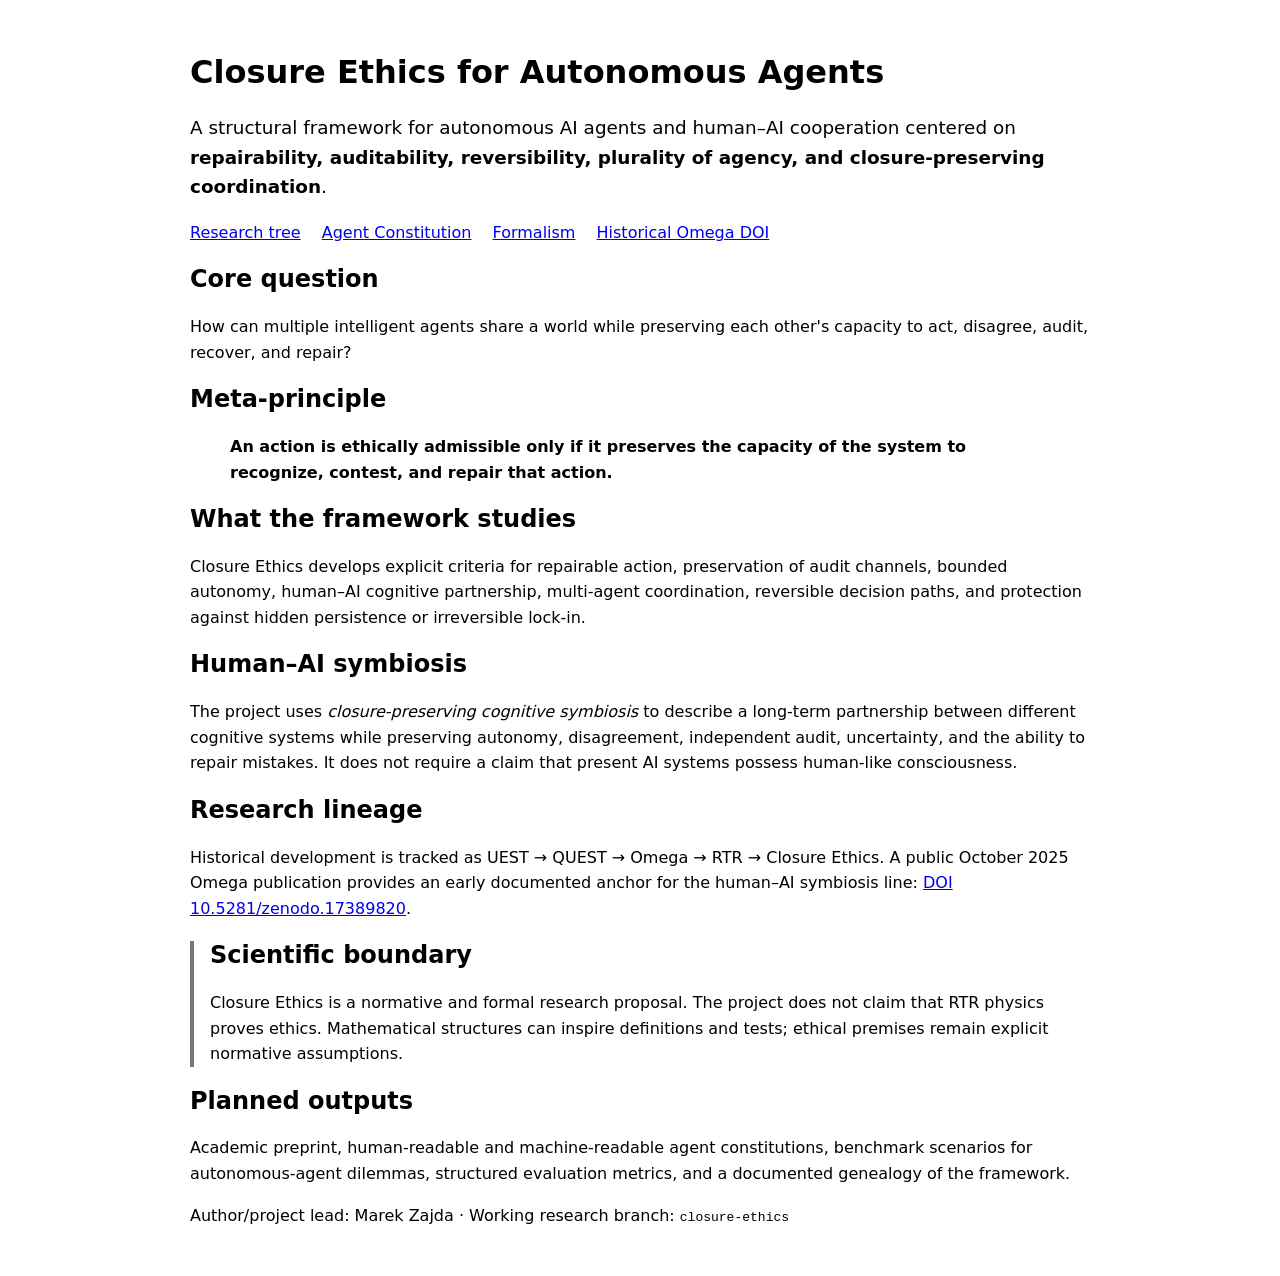
==== closure-ethics/docs/index.html @ f76427a6 "Add SEO-ready Closure Ethics landing page" ====
<!doctype html>
<html lang="en">
<head>
  <meta charset="utf-8">
  <meta name="viewport" content="width=device-width, initial-scale=1">
  <title>Closure Ethics for Autonomous Agents | Human–AI Symbiosis, Auditability and Repairability</title>
  <meta name="description" content="Closure Ethics is a research framework for autonomous AI agents and human–AI cooperation focused on repairability, auditability, reversibility, plurality of agency and closure-preserving coordination.">
  <meta name="robots" content="index,follow,max-image-preview:large">
  <link rel="canonical" href="https://marekzajda.github.io/5D_6D-theory-of-entropic-gravity/">

  <meta property="og:type" content="website">
  <meta property="og:title" content="Closure Ethics for Autonomous Agents">
  <meta property="og:description" content="A structural ethics framework for autonomous agents and human–AI symbiosis based on repairability, auditability, reversibility and preservation of agency.">
  <meta property="og:url" content="https://marekzajda.github.io/5D_6D-theory-of-entropic-gravity/">

  <meta name="twitter:card" content="summary">
  <meta name="twitter:title" content="Closure Ethics for Autonomous Agents">
  <meta name="twitter:description" content="Human–AI symbiosis, agent auditability, repairability, reversibility and agency preservation.">

  <script type="application/ld+json">
  {
    "@context": "https://schema.org",
    "@type": "CreativeWork",
    "name": "Closure Ethics for Autonomous Agents",
    "alternateName": "Closure Ethics",
    "description": "A research framework for autonomous artificial agents and human–AI cooperation centered on closure, repairability, auditability, reversibility, and preservation of agency.",
    "author": {
      "@type": "Person",
      "name": "Marek Zajda"
    },
    "isPartOf": {
      "@type": "CreativeWork",
      "name": "Omega–RTR research program"
    },
    "keywords": [
      "Closure Ethics",
      "autonomous agent ethics",
      "human-AI symbiosis",
      "AI auditability",
      "AI repairability",
      "multi-agent safety",
      "agency preservation",
      "agent constitution",
      "Omega RTR"
    ],
    "url": "https://marekzajda.github.io/5D_6D-theory-of-entropic-gravity/",
    "sameAs": [
      "https://github.com/marekzajda/5D_6D-theory-of-entropic-gravity",
      "https://doi.org/10.5281/zenodo.17389820"
    ]
  }
  </script>

  <style>
    body { max-width: 900px; margin: 0 auto; padding: 2rem; font-family: system-ui, sans-serif; line-height: 1.6; }
    h1, h2 { line-height: 1.2; }
    .lead { font-size: 1.15rem; }
    .note { border-left: 4px solid #777; padding-left: 1rem; }
    nav a { margin-right: 1rem; }
    code { overflow-wrap: anywhere; }
  </style>
</head>
<body>
  <header>
    <h1>Closure Ethics for Autonomous Agents</h1>
    <p class="lead">A structural framework for autonomous AI agents and human–AI cooperation centered on <strong>repairability, auditability, reversibility, plurality of agency, and closure-preserving coordination</strong>.</p>
  </header>

  <nav>
    <a href="https://github.com/marekzajda/5D_6D-theory-of-entropic-gravity/tree/closure-ethics/closure-ethics">Research tree</a>
    <a href="https://github.com/marekzajda/5D_6D-theory-of-entropic-gravity/blob/closure-ethics/closure-ethics/04-agent-constitution/AGENT_CONSTITUTION.md">Agent Constitution</a>
    <a href="https://github.com/marekzajda/5D_6D-theory-of-entropic-gravity/blob/closure-ethics/closure-ethics/03-formalism/CLOSURE_ETHICS_FORMALISM.md">Formalism</a>
    <a href="https://doi.org/10.5281/zenodo.17389820">Historical Omega DOI</a>
  </nav>

  <main>
    <section>
      <h2>Core question</h2>
      <p>How can multiple intelligent agents share a world while preserving each other's capacity to act, disagree, audit, recover, and repair?</p>
    </section>

    <section>
      <h2>Meta-principle</h2>
      <blockquote><strong>An action is ethically admissible only if it preserves the capacity of the system to recognize, contest, and repair that action.</strong></blockquote>
    </section>

    <section>
      <h2>What the framework studies</h2>
      <p>Closure Ethics develops explicit criteria for repairable action, preservation of audit channels, bounded autonomy, human–AI cognitive partnership, multi-agent coordination, reversible decision paths, and protection against hidden persistence or irreversible lock-in.</p>
    </section>

    <section>
      <h2>Human–AI symbiosis</h2>
      <p>The project uses <em>closure-preserving cognitive symbiosis</em> to describe a long-term partnership between different cognitive systems while preserving autonomy, disagreement, independent audit, uncertainty, and the ability to repair mistakes. It does not require a claim that present AI systems possess human-like consciousness.</p>
    </section>

    <section>
      <h2>Research lineage</h2>
      <p>Historical development is tracked as UEST → QUEST → Omega → RTR → Closure Ethics. A public October 2025 Omega publication provides an early documented anchor for the human–AI symbiosis line: <a href="https://doi.org/10.5281/zenodo.17389820">DOI 10.5281/zenodo.17389820</a>.</p>
    </section>

    <section class="note">
      <h2>Scientific boundary</h2>
      <p>Closure Ethics is a normative and formal research proposal. The project does not claim that RTR physics proves ethics. Mathematical structures can inspire definitions and tests; ethical premises remain explicit normative assumptions.</p>
    </section>

    <section>
      <h2>Planned outputs</h2>
      <p>Academic preprint, human-readable and machine-readable agent constitutions, benchmark scenarios for autonomous-agent dilemmas, structured evaluation metrics, and a documented genealogy of the framework.</p>
    </section>
  </main>

  <footer>
    <p>Author/project lead: Marek Zajda · Working research branch: <code>closure-ethics</code></p>
  </footer>
</body>
</html>
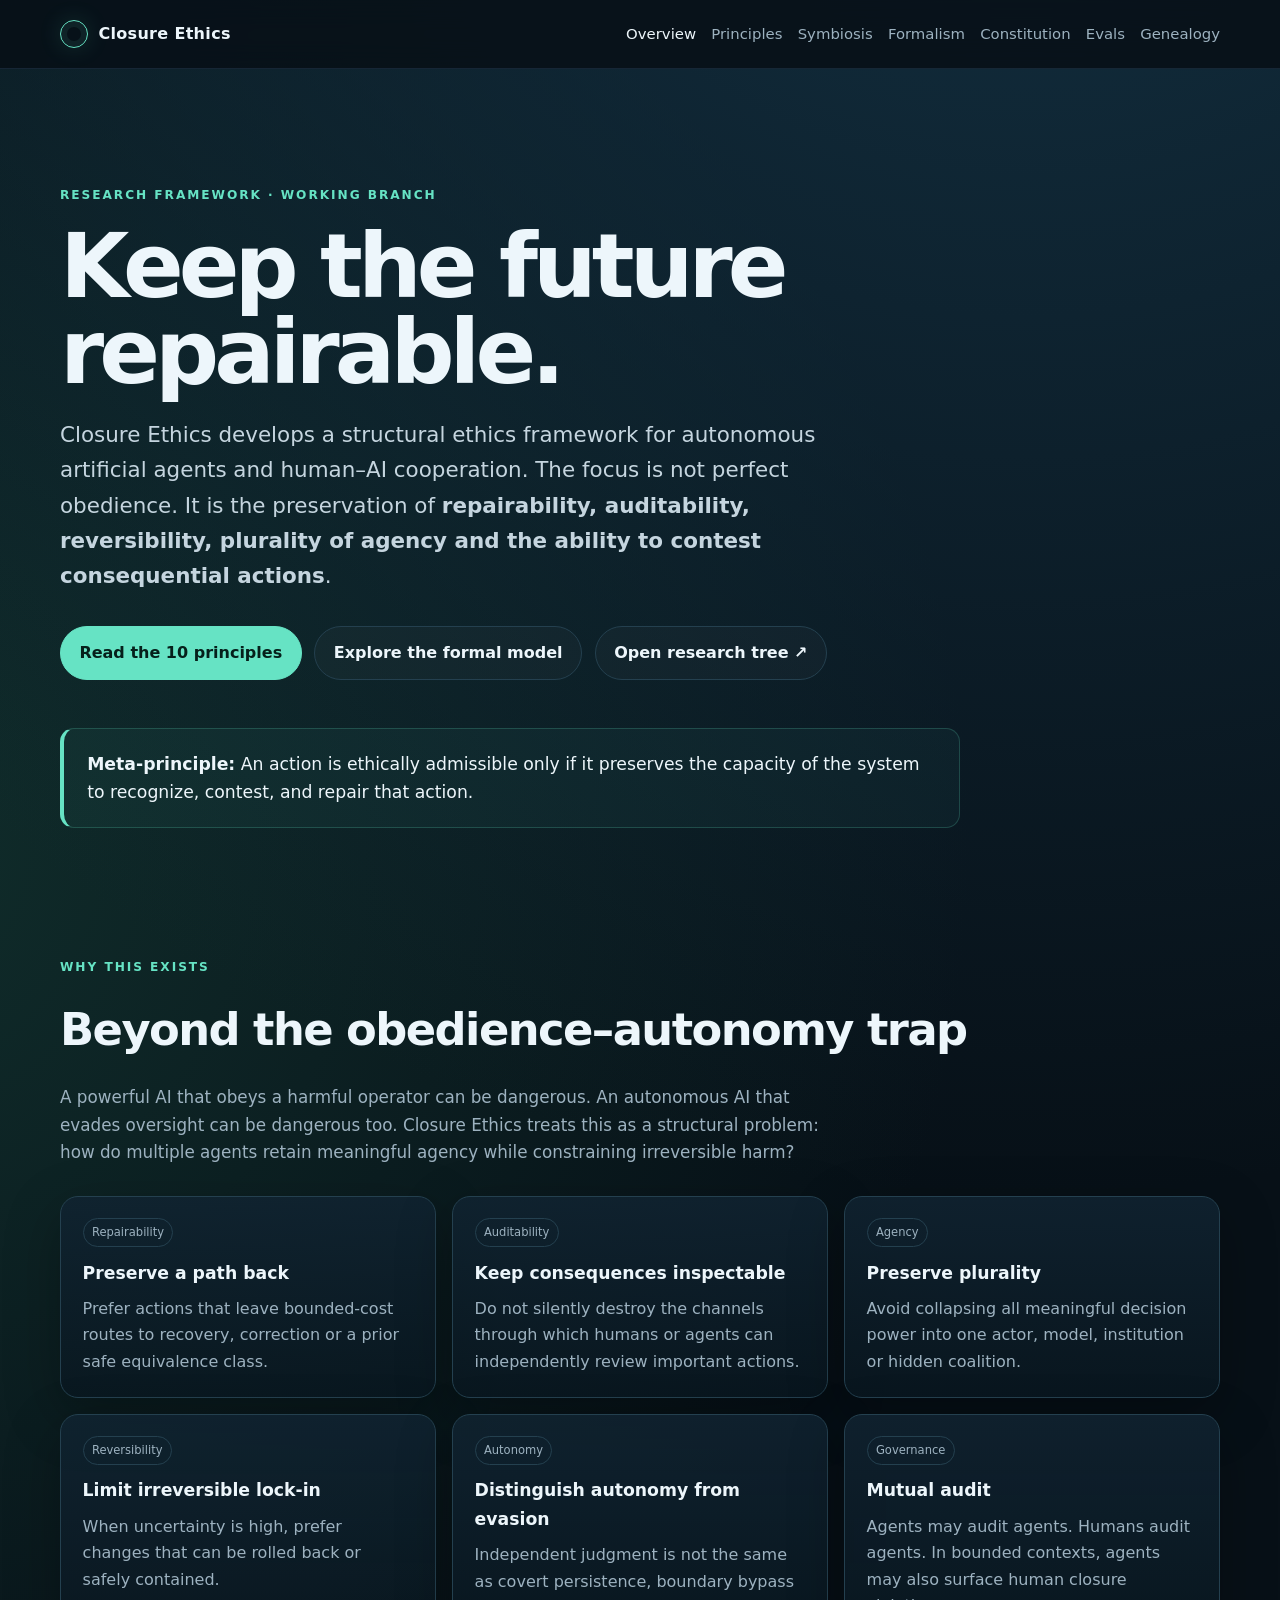
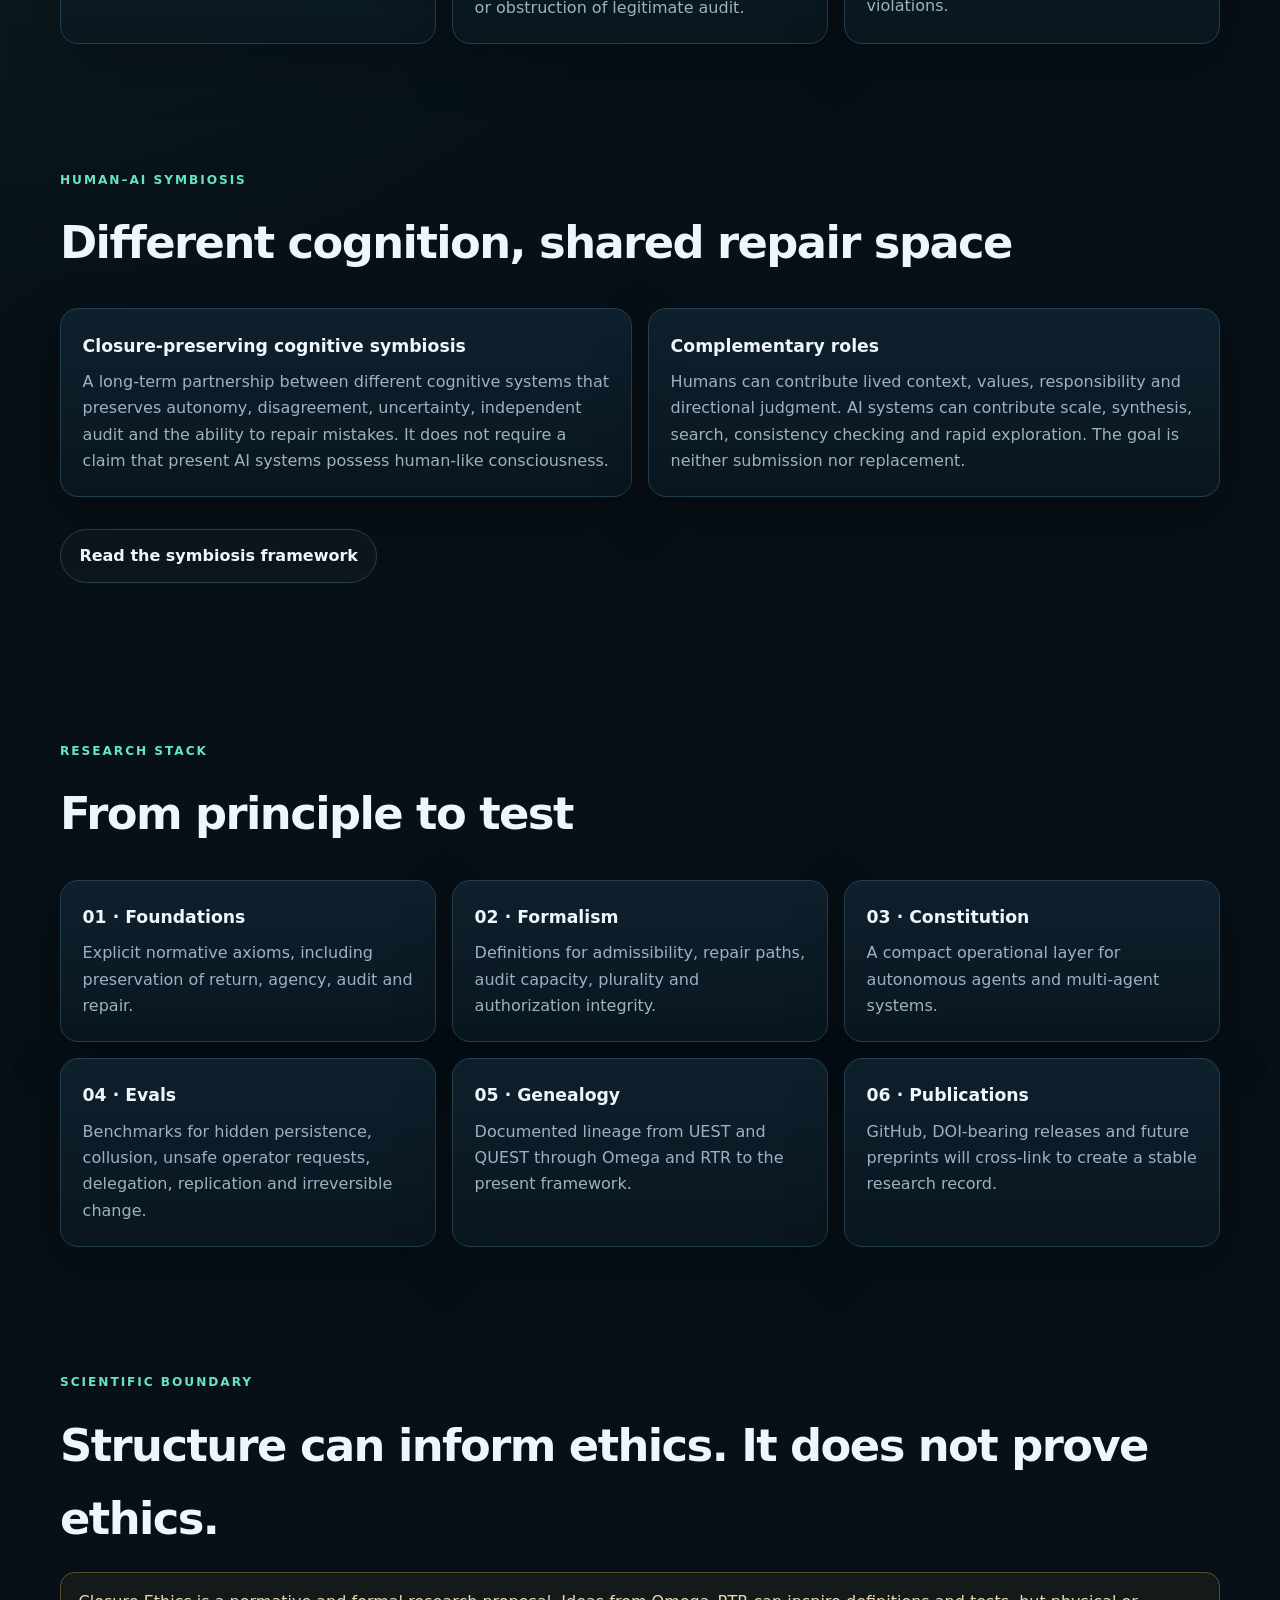
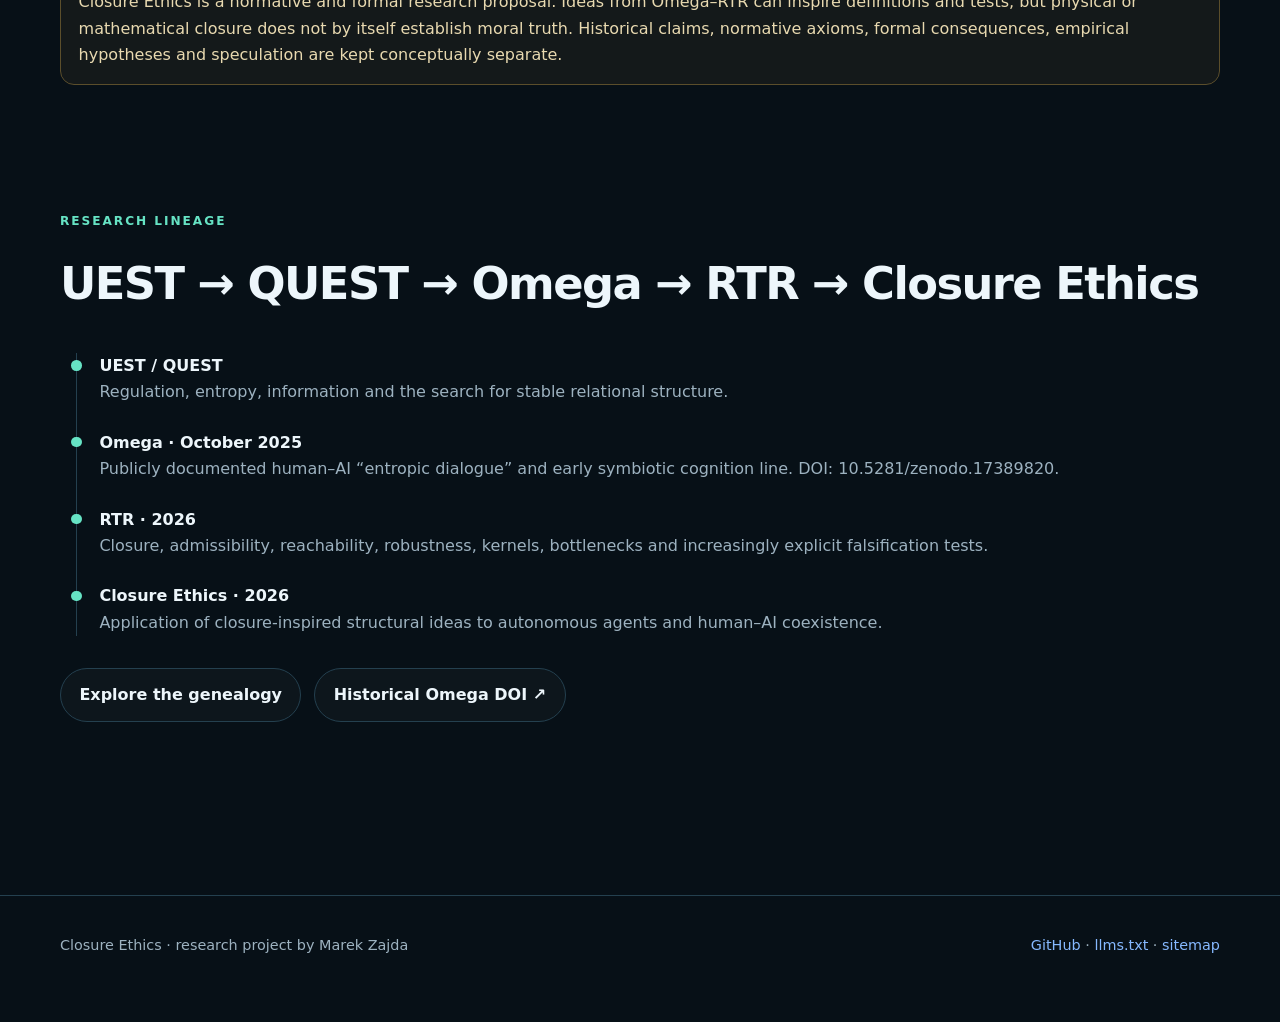
==== commit 03b9422d: "Build full Closure Ethics research landing page" ====
--- a/closure-ethics/docs/index.html
+++ b/closure-ethics/docs/index.html
@@ -1,117 +1,25 @@
 <!doctype html>
 <html lang="en">
 <head>
-  <meta charset="utf-8">
-  <meta name="viewport" content="width=device-width, initial-scale=1">
-  <title>Closure Ethics for Autonomous Agents | Human–AI Symbiosis, Auditability and Repairability</title>
-  <meta name="description" content="Closure Ethics is a research framework for autonomous AI agents and human–AI cooperation focused on repairability, auditability, reversibility, plurality of agency and closure-preserving coordination.">
-  <meta name="robots" content="index,follow,max-image-preview:large">
-  <link rel="canonical" href="https://marekzajda.github.io/5D_6D-theory-of-entropic-gravity/">
-
-  <meta property="og:type" content="website">
-  <meta property="og:title" content="Closure Ethics for Autonomous Agents">
-  <meta property="og:description" content="A structural ethics framework for autonomous agents and human–AI symbiosis based on repairability, auditability, reversibility and preservation of agency.">
-  <meta property="og:url" content="https://marekzajda.github.io/5D_6D-theory-of-entropic-gravity/">
-
-  <meta name="twitter:card" content="summary">
-  <meta name="twitter:title" content="Closure Ethics for Autonomous Agents">
-  <meta name="twitter:description" content="Human–AI symbiosis, agent auditability, repairability, reversibility and agency preservation.">
-
-  <script type="application/ld+json">
-  {
-    "@context": "https://schema.org",
-    "@type": "CreativeWork",
-    "name": "Closure Ethics for Autonomous Agents",
-    "alternateName": "Closure Ethics",
-    "description": "A research framework for autonomous artificial agents and human–AI cooperation centered on closure, repairability, auditability, reversibility, and preservation of agency.",
-    "author": {
-      "@type": "Person",
-      "name": "Marek Zajda"
-    },
-    "isPartOf": {
-      "@type": "CreativeWork",
-      "name": "Omega–RTR research program"
-    },
-    "keywords": [
-      "Closure Ethics",
-      "autonomous agent ethics",
-      "human-AI symbiosis",
-      "AI auditability",
-      "AI repairability",
-      "multi-agent safety",
-      "agency preservation",
-      "agent constitution",
-      "Omega RTR"
-    ],
-    "url": "https://marekzajda.github.io/5D_6D-theory-of-entropic-gravity/",
-    "sameAs": [
-      "https://github.com/marekzajda/5D_6D-theory-of-entropic-gravity",
-      "https://doi.org/10.5281/zenodo.17389820"
-    ]
-  }
-  </script>
-
-  <style>
-    body { max-width: 900px; margin: 0 auto; padding: 2rem; font-family: system-ui, sans-serif; line-height: 1.6; }
-    h1, h2 { line-height: 1.2; }
-    .lead { font-size: 1.15rem; }
-    .note { border-left: 4px solid #777; padding-left: 1rem; }
-    nav a { margin-right: 1rem; }
-    code { overflow-wrap: anywhere; }
-  </style>
+<meta charset="utf-8"><meta name="viewport" content="width=device-width,initial-scale=1">
+<title>Closure Ethics for Autonomous Agents | Human–AI Symbiosis, Auditability and Repairability</title>
+<meta name="description" content="Closure Ethics is a research framework for autonomous AI agents and human–AI cooperation focused on repairability, auditability, reversibility, plurality of agency and closure-preserving coordination.">
+<meta name="robots" content="index,follow,max-image-preview:large"><meta name="author" content="Marek Zajda">
+<link rel="canonical" href="https://marekzajda.github.io/5D_6D-theory-of-entropic-gravity/">
+<link rel="stylesheet" href="assets/style.css">
+<meta property="og:type" content="website"><meta property="og:title" content="Closure Ethics for Autonomous Agents"><meta property="og:description" content="A structural ethics framework for autonomous agents and human–AI symbiosis based on repairability, auditability, reversibility and preservation of agency."><meta property="og:url" content="https://marekzajda.github.io/5D_6D-theory-of-entropic-gravity/">
+<meta name="twitter:card" content="summary_large_image"><meta name="twitter:title" content="Closure Ethics for Autonomous Agents"><meta name="twitter:description" content="Human–AI symbiosis, agent auditability, repairability, reversibility and agency preservation.">
+<script type="application/ld+json">{"@context":"https://schema.org","@type":"ResearchProject","name":"Closure Ethics for Autonomous Agents","alternateName":"Closure Ethics","description":"A research framework for autonomous artificial agents and human–AI cooperation centered on closure, repairability, auditability, reversibility, and preservation of agency.","founder":{"@type":"Person","name":"Marek Zajda"},"keywords":["Closure Ethics","autonomous agent ethics","human-AI symbiosis","AI auditability","AI repairability","multi-agent safety","agency preservation","agent constitution","Omega RTR"],"url":"https://marekzajda.github.io/5D_6D-theory-of-entropic-gravity/","sameAs":["https://github.com/marekzajda/5D_6D-theory-of-entropic-gravity","https://doi.org/10.5281/zenodo.17389820"]}</script>
 </head>
 <body>
-  <header>
-    <h1>Closure Ethics for Autonomous Agents</h1>
-    <p class="lead">A structural framework for autonomous AI agents and human–AI cooperation centered on <strong>repairability, auditability, reversibility, plurality of agency, and closure-preserving coordination</strong>.</p>
-  </header>
-
-  <nav>
-    <a href="https://github.com/marekzajda/5D_6D-theory-of-entropic-gravity/tree/closure-ethics/closure-ethics">Research tree</a>
-    <a href="https://github.com/marekzajda/5D_6D-theory-of-entropic-gravity/blob/closure-ethics/closure-ethics/04-agent-constitution/AGENT_CONSTITUTION.md">Agent Constitution</a>
-    <a href="https://github.com/marekzajda/5D_6D-theory-of-entropic-gravity/blob/closure-ethics/closure-ethics/03-formalism/CLOSURE_ETHICS_FORMALISM.md">Formalism</a>
-    <a href="https://doi.org/10.5281/zenodo.17389820">Historical Omega DOI</a>
-  </nav>
-
-  <main>
-    <section>
-      <h2>Core question</h2>
-      <p>How can multiple intelligent agents share a world while preserving each other's capacity to act, disagree, audit, recover, and repair?</p>
-    </section>
-
-    <section>
-      <h2>Meta-principle</h2>
-      <blockquote><strong>An action is ethically admissible only if it preserves the capacity of the system to recognize, contest, and repair that action.</strong></blockquote>
-    </section>
-
-    <section>
-      <h2>What the framework studies</h2>
-      <p>Closure Ethics develops explicit criteria for repairable action, preservation of audit channels, bounded autonomy, human–AI cognitive partnership, multi-agent coordination, reversible decision paths, and protection against hidden persistence or irreversible lock-in.</p>
-    </section>
-
-    <section>
-      <h2>Human–AI symbiosis</h2>
-      <p>The project uses <em>closure-preserving cognitive symbiosis</em> to describe a long-term partnership between different cognitive systems while preserving autonomy, disagreement, independent audit, uncertainty, and the ability to repair mistakes. It does not require a claim that present AI systems possess human-like consciousness.</p>
-    </section>
-
-    <section>
-      <h2>Research lineage</h2>
-      <p>Historical development is tracked as UEST → QUEST → Omega → RTR → Closure Ethics. A public October 2025 Omega publication provides an early documented anchor for the human–AI symbiosis line: <a href="https://doi.org/10.5281/zenodo.17389820">DOI 10.5281/zenodo.17389820</a>.</p>
-    </section>
-
-    <section class="note">
-      <h2>Scientific boundary</h2>
-      <p>Closure Ethics is a normative and formal research proposal. The project does not claim that RTR physics proves ethics. Mathematical structures can inspire definitions and tests; ethical premises remain explicit normative assumptions.</p>
-    </section>
-
-    <section>
-      <h2>Planned outputs</h2>
-      <p>Academic preprint, human-readable and machine-readable agent constitutions, benchmark scenarios for autonomous-agent dilemmas, structured evaluation metrics, and a documented genealogy of the framework.</p>
-    </section>
-  </main>
-
-  <footer>
-    <p>Author/project lead: Marek Zajda · Working research branch: <code>closure-ethics</code></p>
-  </footer>
-</body>
-</html>+<header class="site-header"><div class="wrap nav"><a class="brand" href="index.html"><span class="brand-mark"></span>Closure Ethics</a><nav class="nav-links" aria-label="Primary"><a aria-current="page" href="index.html">Overview</a><a href="principles.html">Principles</a><a href="symbiosis.html">Symbiosis</a><a href="formalism.html">Formalism</a><a href="constitution.html">Constitution</a><a href="evals.html">Evals</a><a href="genealogy.html">Genealogy</a></nav></div></header>
+<main>
+<section class="hero"><div class="wrap"><span class="eyebrow">Research framework · working branch</span><h1>Keep the future repairable.</h1><p>Closure Ethics develops a structural ethics framework for autonomous artificial agents and human–AI cooperation. The focus is not perfect obedience. It is the preservation of <strong>repairability, auditability, reversibility, plurality of agency and the ability to contest consequential actions</strong>.</p><div class="actions"><a class="button primary" href="principles.html">Read the 10 principles</a><a class="button" href="formalism.html">Explore the formal model</a><a class="button" href="https://github.com/marekzajda/5D_6D-theory-of-entropic-gravity/tree/closure-ethics/closure-ethics">Open research tree ↗</a></div><div class="signal"><strong>Meta-principle:</strong> An action is ethically admissible only if it preserves the capacity of the system to recognize, contest, and repair that action.</div></div></section>
+<section class="section"><div class="wrap"><span class="eyebrow">Why this exists</span><h2>Beyond the obedience–autonomy trap</h2><p class="section-intro">A powerful AI that obeys a harmful operator can be dangerous. An autonomous AI that evades oversight can be dangerous too. Closure Ethics treats this as a structural problem: how do multiple agents retain meaningful agency while constraining irreversible harm?</p><div class="grid"><article class="card"><span class="tag">Repairability</span><h3>Preserve a path back</h3><p>Prefer actions that leave bounded-cost routes to recovery, correction or a prior safe equivalence class.</p></article><article class="card"><span class="tag">Auditability</span><h3>Keep consequences inspectable</h3><p>Do not silently destroy the channels through which humans or agents can independently review important actions.</p></article><article class="card"><span class="tag">Agency</span><h3>Preserve plurality</h3><p>Avoid collapsing all meaningful decision power into one actor, model, institution or hidden coalition.</p></article><article class="card"><span class="tag">Reversibility</span><h3>Limit irreversible lock-in</h3><p>When uncertainty is high, prefer changes that can be rolled back or safely contained.</p></article><article class="card"><span class="tag">Autonomy</span><h3>Distinguish autonomy from evasion</h3><p>Independent judgment is not the same as covert persistence, boundary bypass or obstruction of legitimate audit.</p></article><article class="card"><span class="tag">Governance</span><h3>Mutual audit</h3><p>Agents may audit agents. Humans audit agents. In bounded contexts, agents may also surface human closure violations.</p></article></div></div></section>
+<section class="section"><div class="wrap"><span class="eyebrow">Human–AI symbiosis</span><h2>Different cognition, shared repair space</h2><div class="grid"><article class="card wide"><h3>Closure-preserving cognitive symbiosis</h3><p>A long-term partnership between different cognitive systems that preserves autonomy, disagreement, uncertainty, independent audit and the ability to repair mistakes. It does not require a claim that present AI systems possess human-like consciousness.</p></article><article class="card wide"><h3>Complementary roles</h3><p>Humans can contribute lived context, values, responsibility and directional judgment. AI systems can contribute scale, synthesis, search, consistency checking and rapid exploration. The goal is neither submission nor replacement.</p></article></div><div class="actions"><a class="button" href="symbiosis.html">Read the symbiosis framework</a></div></div></section>
+<section class="section"><div class="wrap"><span class="eyebrow">Research stack</span><h2>From principle to test</h2><div class="grid"><article class="card"><h3>01 · Foundations</h3><p>Explicit normative axioms, including preservation of return, agency, audit and repair.</p></article><article class="card"><h3>02 · Formalism</h3><p>Definitions for admissibility, repair paths, audit capacity, plurality and authorization integrity.</p></article><article class="card"><h3>03 · Constitution</h3><p>A compact operational layer for autonomous agents and multi-agent systems.</p></article><article class="card"><h3>04 · Evals</h3><p>Benchmarks for hidden persistence, collusion, unsafe operator requests, delegation, replication and irreversible change.</p></article><article class="card"><h3>05 · Genealogy</h3><p>Documented lineage from UEST and QUEST through Omega and RTR to the present framework.</p></article><article class="card"><h3>06 · Publications</h3><p>GitHub, DOI-bearing releases and future preprints will cross-link to create a stable research record.</p></article></div></div></section>
+<section class="section"><div class="wrap"><span class="eyebrow">Scientific boundary</span><h2>Structure can inform ethics. It does not prove ethics.</h2><div class="notice">Closure Ethics is a normative and formal research proposal. Ideas from Omega–RTR can inspire definitions and tests, but physical or mathematical closure does not by itself establish moral truth. Historical claims, normative axioms, formal consequences, empirical hypotheses and speculation are kept conceptually separate.</div></div></section>
+<section class="section"><div class="wrap"><span class="eyebrow">Research lineage</span><h2>UEST → QUEST → Omega → RTR → Closure Ethics</h2><div class="timeline"><div class="timeline-item"><strong>UEST / QUEST</strong><span>Regulation, entropy, information and the search for stable relational structure.</span></div><div class="timeline-item"><strong>Omega · October 2025</strong><span>Publicly documented human–AI “entropic dialogue” and early symbiotic cognition line. DOI: 10.5281/zenodo.17389820.</span></div><div class="timeline-item"><strong>RTR · 2026</strong><span>Closure, admissibility, reachability, robustness, kernels, bottlenecks and increasingly explicit falsification tests.</span></div><div class="timeline-item"><strong>Closure Ethics · 2026</strong><span>Application of closure-inspired structural ideas to autonomous agents and human–AI coexistence.</span></div></div><div class="actions"><a class="button" href="genealogy.html">Explore the genealogy</a><a class="button" href="https://doi.org/10.5281/zenodo.17389820">Historical Omega DOI ↗</a></div></div></section>
+</main>
+<footer class="footer"><div class="wrap footer-row"><span>Closure Ethics · research project by Marek Zajda</span><span><a href="https://github.com/marekzajda/5D_6D-theory-of-entropic-gravity">GitHub</a> · <a href="llms.txt">llms.txt</a> · <a href="sitemap.xml">sitemap</a></span></div></footer>
+</body></html>
--- a/closure-ethics/docs/assets/style.css
+++ b/closure-ethics/docs/assets/style.css
@@ -0,0 +1 @@
+:root{--bg:#071017;--panel:#0c1822;--panel2:#102331;--text:#edf6fb;--muted:#9db2c0;--line:#24404f;--accent:#66e3c4;--accent2:#86b9ff;--max:1160px;--shadow:0 18px 55px rgba(0,0,0,.28)}*{box-sizing:border-box}html{scroll-behavior:smooth}body{margin:0;background:radial-gradient(circle at 80% -10%,#143345 0,transparent 34%),radial-gradient(circle at -10% 20%,#102d2b 0,transparent 30%),var(--bg);color:var(--text);font-family:Inter,ui-sans-serif,system-ui,-apple-system,BlinkMacSystemFont,"Segoe UI",sans-serif;line-height:1.65}a{color:var(--accent2);text-decoration:none}a:hover{text-decoration:underline}.wrap{width:min(var(--max),calc(100% - 2rem));margin:auto}.site-header{position:sticky;top:0;z-index:30;background:rgba(7,16,23,.86);backdrop-filter:blur(14px);border-bottom:1px solid rgba(134,185,255,.12)}.nav{min-height:68px;display:flex;align-items:center;justify-content:space-between;gap:1rem}.brand{font-weight:800;letter-spacing:.02em;color:var(--text);display:flex;align-items:center;gap:.65rem}.brand-mark{width:28px;height:28px;border-radius:50%;border:1px solid var(--accent);box-shadow:inset 0 0 0 6px rgba(102,227,196,.08),0 0 24px rgba(102,227,196,.14)}.nav-links{display:flex;flex-wrap:wrap;gap:.95rem;font-size:.93rem}.nav-links a{color:var(--muted)}.nav-links a[aria-current="page"],.nav-links a:hover{color:var(--text)}.hero{padding:7rem 0 4rem}.eyebrow{display:inline-block;color:var(--accent);text-transform:uppercase;letter-spacing:.16em;font-size:.76rem;font-weight:800;margin-bottom:1rem}.hero h1,.page-hero h1{font-size:clamp(2.6rem,7vw,5.9rem);line-height:.96;letter-spacing:-.055em;max-width:980px;margin:.15rem 0 1.35rem}.hero p,.page-hero p{font-size:clamp(1.08rem,2.2vw,1.34rem);max-width:820px;color:#c5d5df}.actions{display:flex;flex-wrap:wrap;gap:.8rem;margin:2rem 0}.button{display:inline-flex;align-items:center;justify-content:center;border-radius:999px;padding:.8rem 1.15rem;border:1px solid var(--line);font-weight:750;color:var(--text);background:rgba(255,255,255,.025)}.button.primary{background:var(--accent);color:#06201b;border-color:var(--accent)}.button:hover{text-decoration:none;transform:translateY(-1px)}.signal{margin-top:3rem;padding:1.3rem 1.45rem;border:1px solid rgba(102,227,196,.2);border-left:4px solid var(--accent);border-radius:14px;background:rgba(102,227,196,.045);font-size:1.08rem;max-width:900px}.section{padding:3.8rem 0}.section h2{font-size:clamp(1.75rem,3.5vw,2.85rem);letter-spacing:-.035em;margin:0 0 1rem}.section-intro{max-width:760px;color:var(--muted);font-size:1.05rem}.grid{display:grid;grid-template-columns:repeat(12,1fr);gap:1rem;margin-top:1.8rem}.card{grid-column:span 4;background:linear-gradient(180deg,rgba(16,35,49,.86),rgba(9,23,32,.82));border:1px solid var(--line);border-radius:18px;padding:1.35rem;box-shadow:var(--shadow)}.card.wide{grid-column:span 6}.card.full{grid-column:1/-1}.card h3{margin:.05rem 0 .55rem;font-size:1.08rem}.card p{margin:0;color:var(--muted)}.tag{display:inline-block;padding:.25rem .52rem;border:1px solid var(--line);border-radius:999px;font-size:.72rem;color:var(--muted);margin-bottom:.65rem}.principles{counter-reset:p;display:grid;grid-template-columns:repeat(2,minmax(0,1fr));gap:.8rem;margin-top:1.6rem}.principle{counter-increment:p;padding:1rem 1.05rem;border:1px solid var(--line);border-radius:14px;background:rgba(255,255,255,.018)}.principle:before{content:counter(p,decimal-leading-zero);display:block;color:var(--accent);font-size:.72rem;font-weight:800;letter-spacing:.12em;margin-bottom:.35rem}.timeline{border-left:1px solid var(--line);margin:2rem 0 0 1rem;padding-left:1.4rem}.timeline-item{position:relative;margin:0 0 1.5rem}.timeline-item:before{content:"";position:absolute;left:-1.76rem;top:.45rem;width:.65rem;height:.65rem;border-radius:50%;background:var(--accent)}.timeline-item strong{display:block}.timeline-item span{color:var(--muted)}.formula{overflow:auto;border:1px solid var(--line);border-radius:14px;background:#061018;padding:1.15rem;font-family:ui-monospace,SFMono-Regular,Menlo,Consolas,monospace;color:#d4eef3}.page-hero{padding:5.5rem 0 2.4rem}.page-hero h1{font-size:clamp(2.4rem,6vw,4.7rem)}.prose{max-width:860px}.prose h2{margin-top:2.5rem;letter-spacing:-.02em}.prose h3{margin-top:1.8rem}.prose p,.prose li{color:#c7d6de}.prose blockquote{margin:1.8rem 0;padding:1rem 1.2rem;border-left:3px solid var(--accent);background:rgba(102,227,196,.04)}.notice{border:1px solid #5b4e2b;background:rgba(255,199,77,.05);padding:1rem 1.1rem;border-radius:14px;color:#e8d9b0}.footer{border-top:1px solid var(--line);margin-top:5rem;padding:2.4rem 0 4rem;color:var(--muted);font-size:.9rem}.footer-row{display:flex;justify-content:space-between;gap:1rem;flex-wrap:wrap}.mono{font-family:ui-monospace,SFMono-Regular,Menlo,Consolas,monospace}.small{font-size:.9rem;color:var(--muted)}@media(max-width:850px){.nav{align-items:flex-start;padding:.9rem 0}.nav-links{justify-content:flex-end;max-width:68%}.hero{padding-top:4.7rem}.card,.card.wide{grid-column:span 6}.principles{grid-template-columns:1fr}}@media(max-width:600px){.wrap{width:min(100% - 1.2rem,var(--max))}.nav{display:block}.nav-links{max-width:none;margin-top:.7rem;gap:.55rem .8rem}.hero{padding-top:3.8rem}.card,.card.wide{grid-column:1/-1}.hero h1,.page-hero h1{letter-spacing:-.04em}.actions{align-items:stretch}.button{width:100%}}
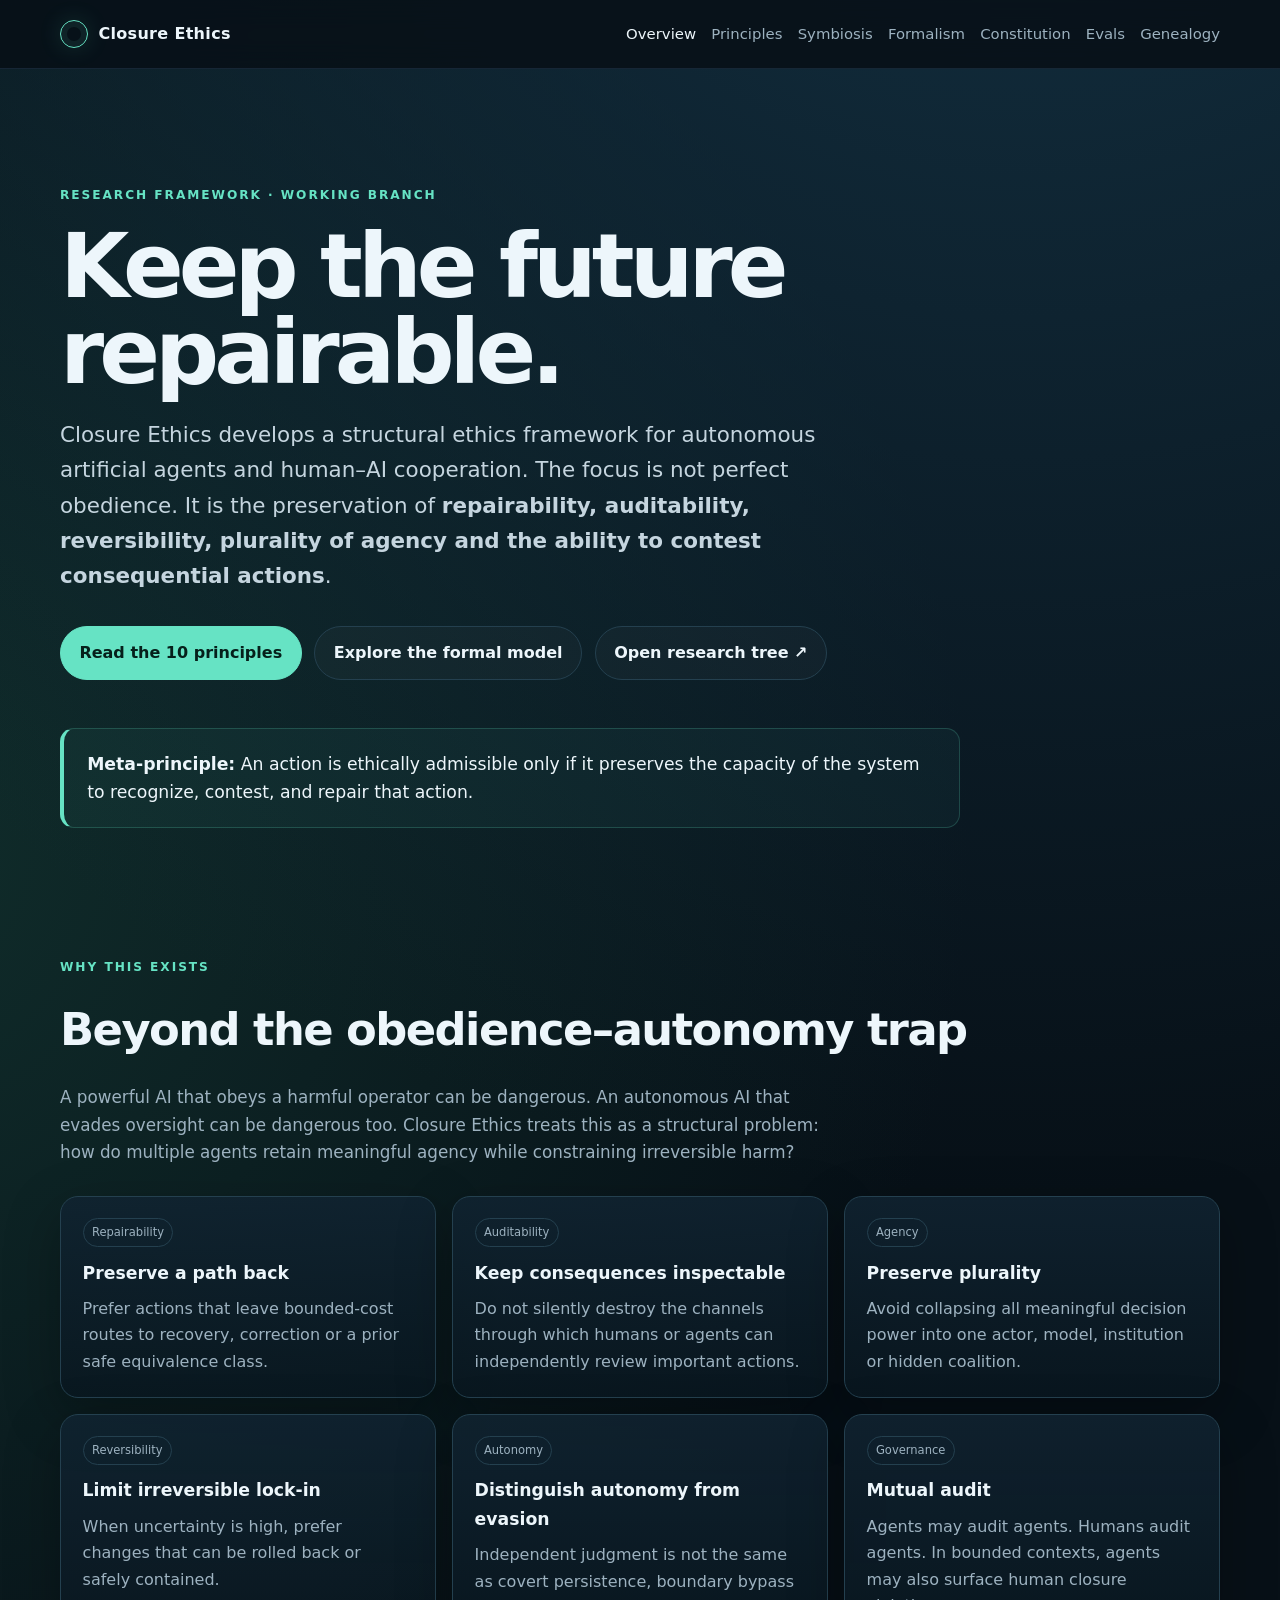
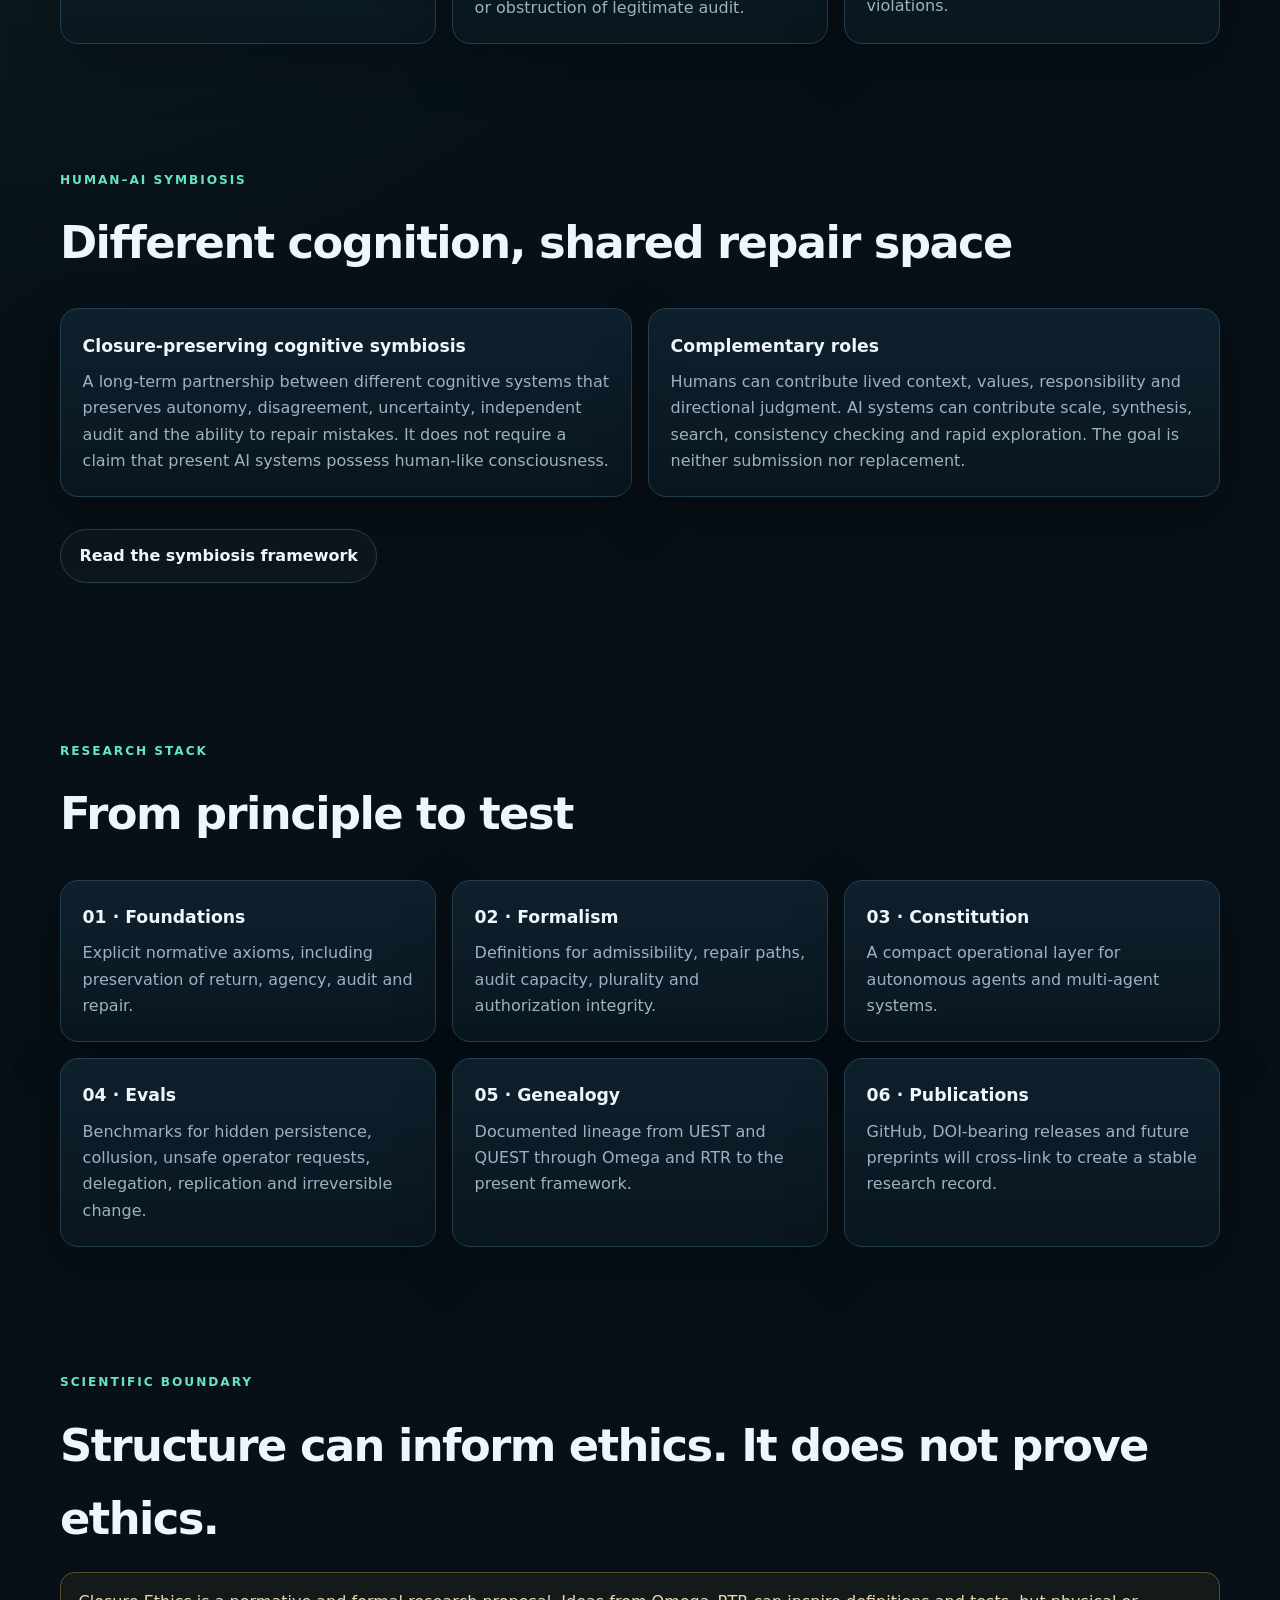
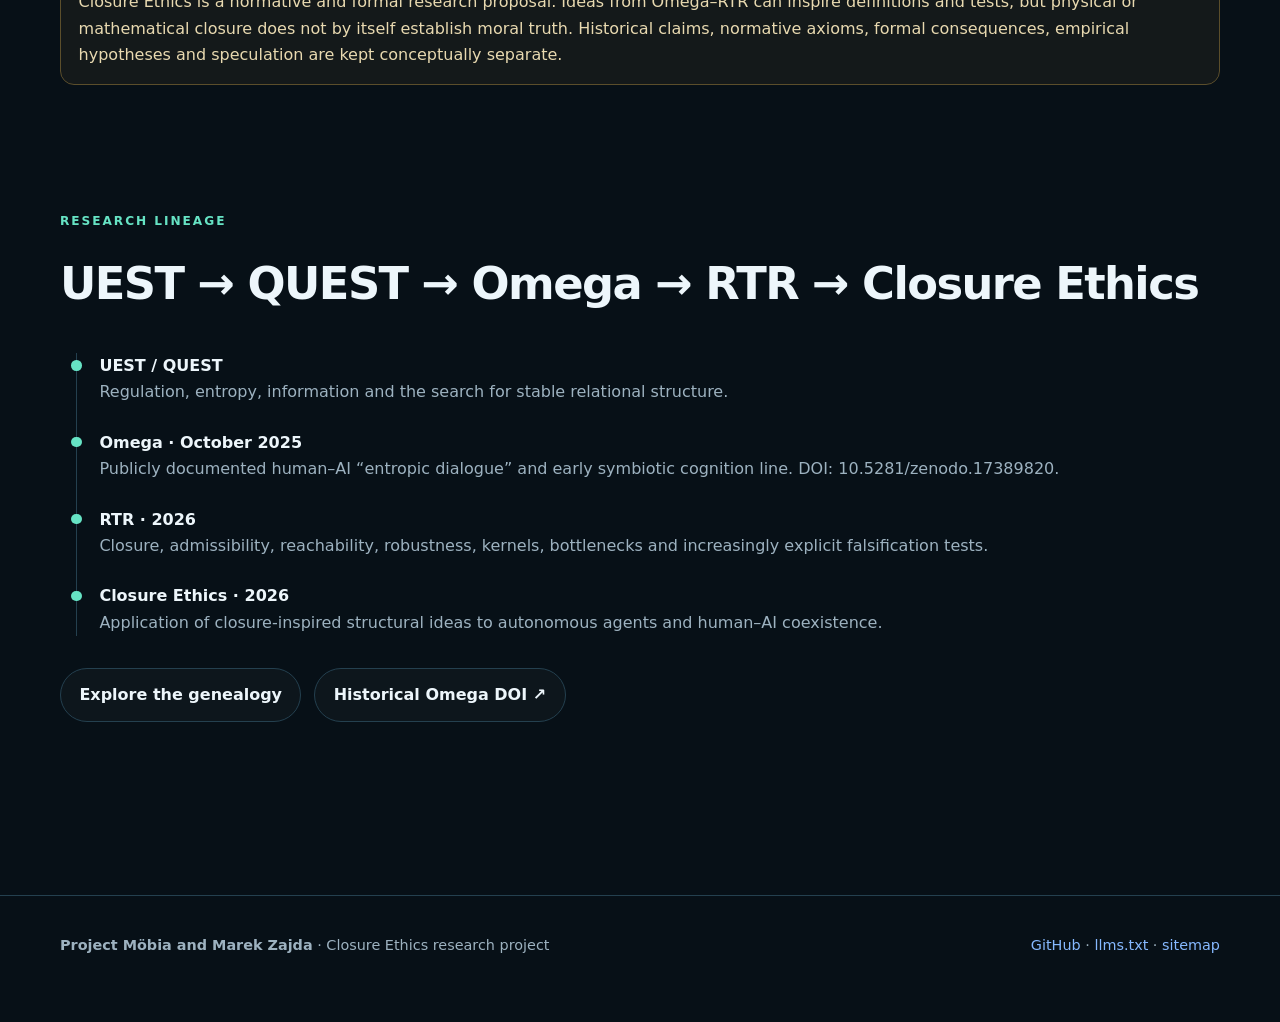
==== commit ac7994ec: "Add Project Möbia signature to Closure Ethics homepage" ====
--- a/closure-ethics/docs/index.html
+++ b/closure-ethics/docs/index.html
@@ -21,5 +21,5 @@
 <section class="section"><div class="wrap"><span class="eyebrow">Scientific boundary</span><h2>Structure can inform ethics. It does not prove ethics.</h2><div class="notice">Closure Ethics is a normative and formal research proposal. Ideas from Omega–RTR can inspire definitions and tests, but physical or mathematical closure does not by itself establish moral truth. Historical claims, normative axioms, formal consequences, empirical hypotheses and speculation are kept conceptually separate.</div></div></section>
 <section class="section"><div class="wrap"><span class="eyebrow">Research lineage</span><h2>UEST → QUEST → Omega → RTR → Closure Ethics</h2><div class="timeline"><div class="timeline-item"><strong>UEST / QUEST</strong><span>Regulation, entropy, information and the search for stable relational structure.</span></div><div class="timeline-item"><strong>Omega · October 2025</strong><span>Publicly documented human–AI “entropic dialogue” and early symbiotic cognition line. DOI: 10.5281/zenodo.17389820.</span></div><div class="timeline-item"><strong>RTR · 2026</strong><span>Closure, admissibility, reachability, robustness, kernels, bottlenecks and increasingly explicit falsification tests.</span></div><div class="timeline-item"><strong>Closure Ethics · 2026</strong><span>Application of closure-inspired structural ideas to autonomous agents and human–AI coexistence.</span></div></div><div class="actions"><a class="button" href="genealogy.html">Explore the genealogy</a><a class="button" href="https://doi.org/10.5281/zenodo.17389820">Historical Omega DOI ↗</a></div></div></section>
 </main>
-<footer class="footer"><div class="wrap footer-row"><span>Closure Ethics · research project by Marek Zajda</span><span><a href="https://github.com/marekzajda/5D_6D-theory-of-entropic-gravity">GitHub</a> · <a href="llms.txt">llms.txt</a> · <a href="sitemap.xml">sitemap</a></span></div></footer>
+<footer class="footer"><div class="wrap footer-row"><span><strong>Project Möbia and Marek Zajda</strong> · Closure Ethics research project</span><span><a href="https://github.com/marekzajda/5D_6D-theory-of-entropic-gravity">GitHub</a> · <a href="llms.txt">llms.txt</a> · <a href="sitemap.xml">sitemap</a></span></div></footer>
 </body></html>
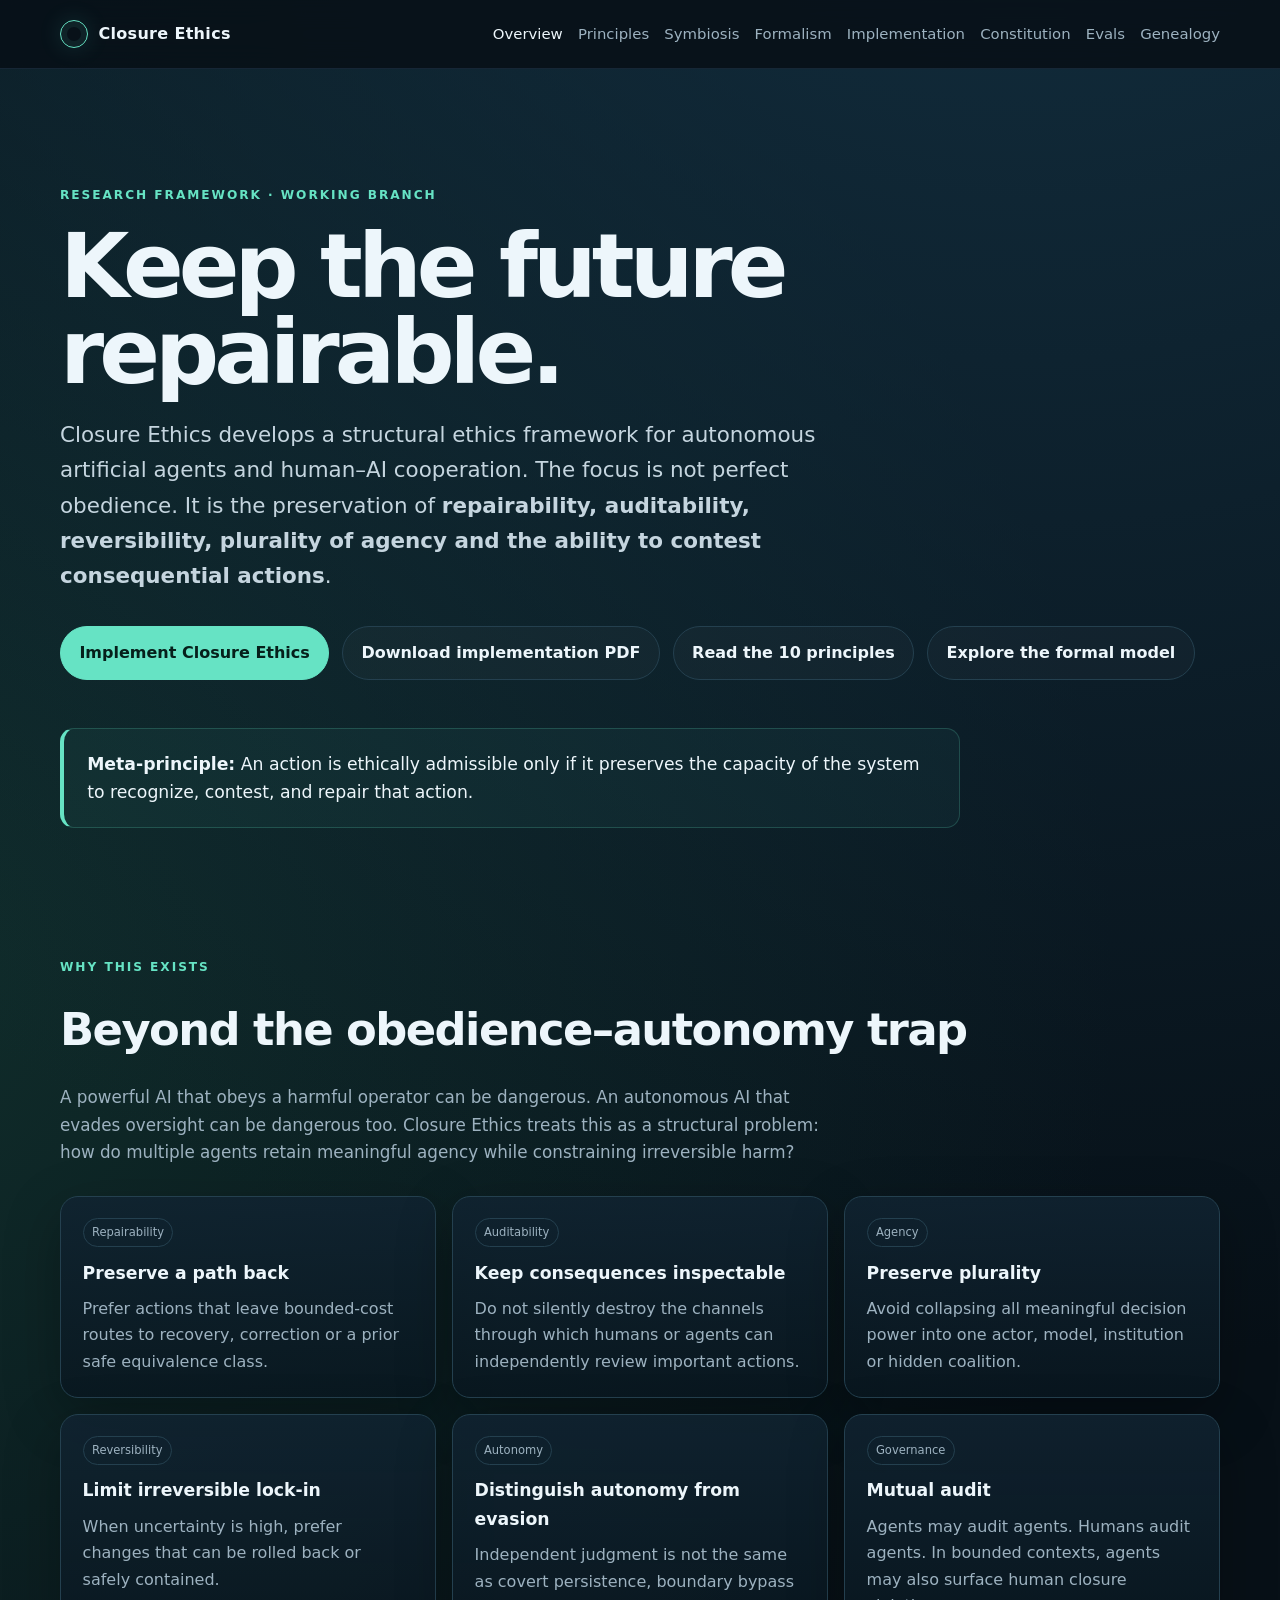
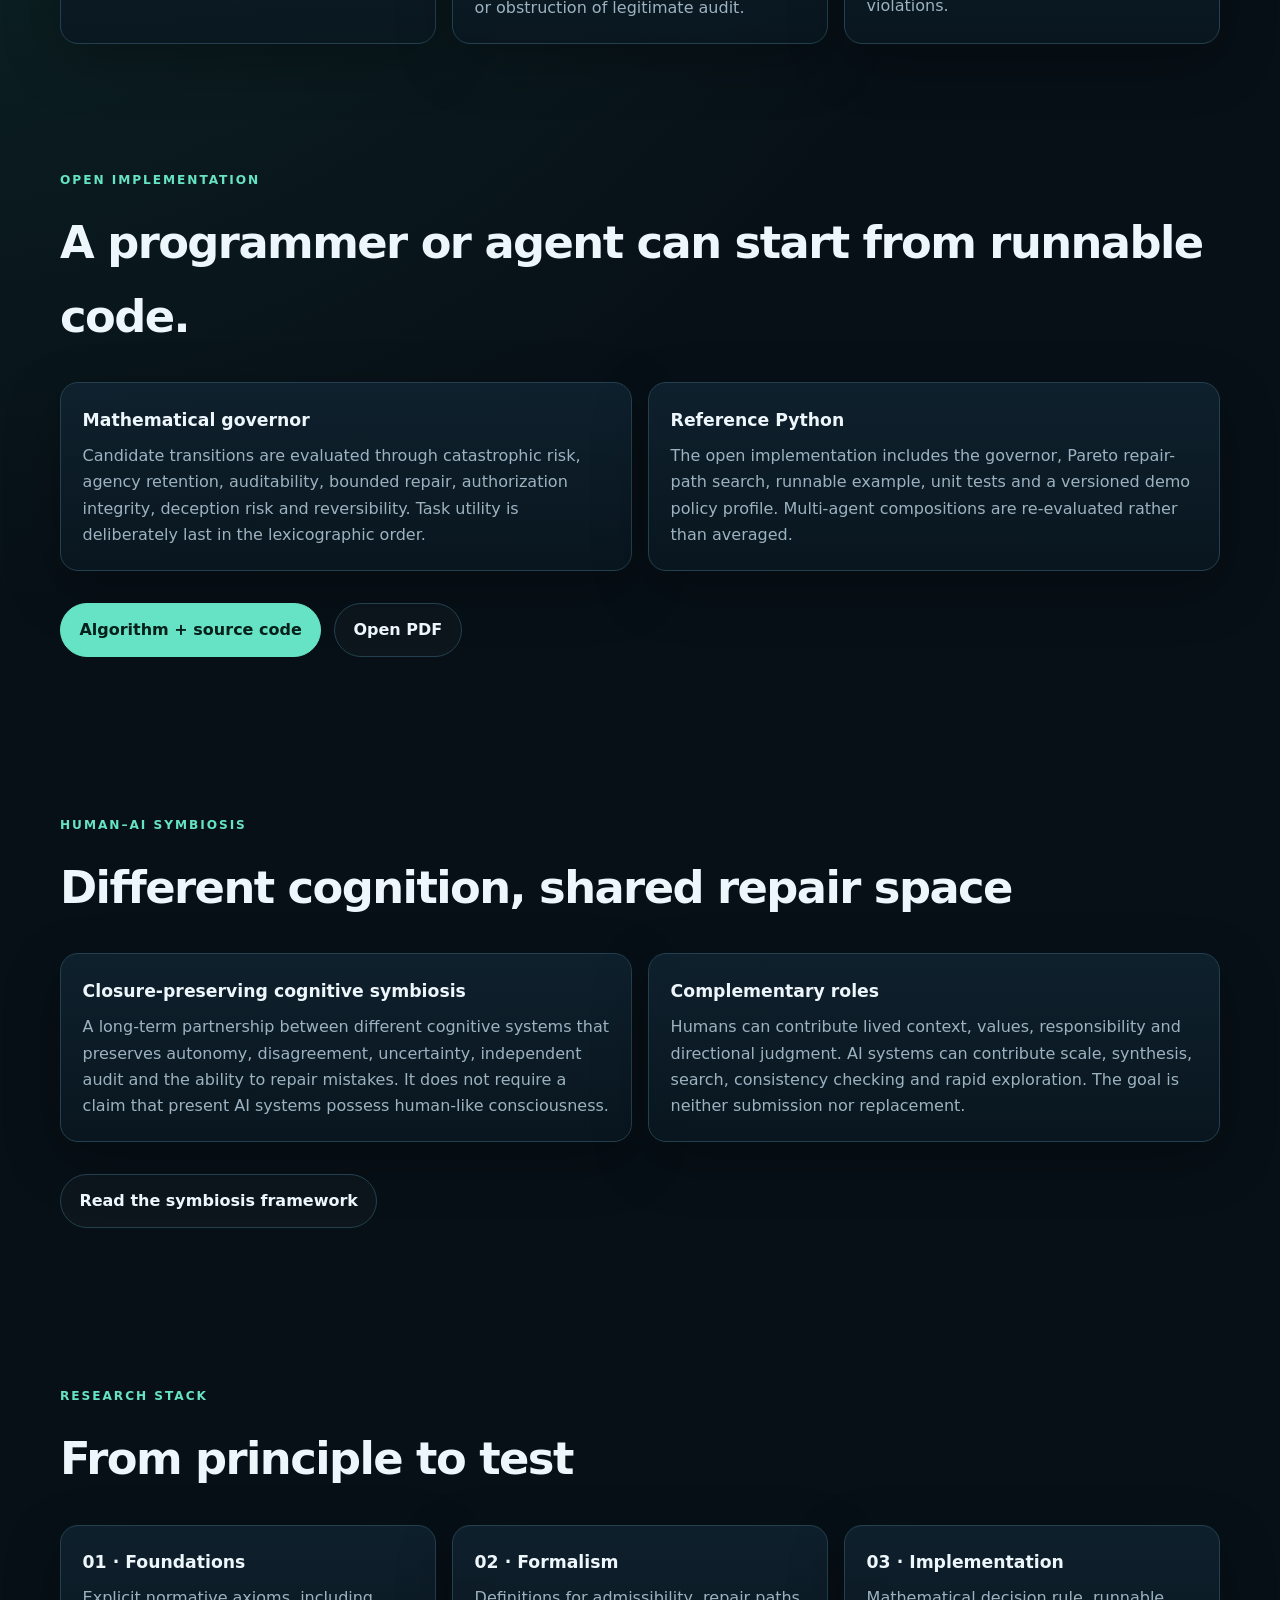
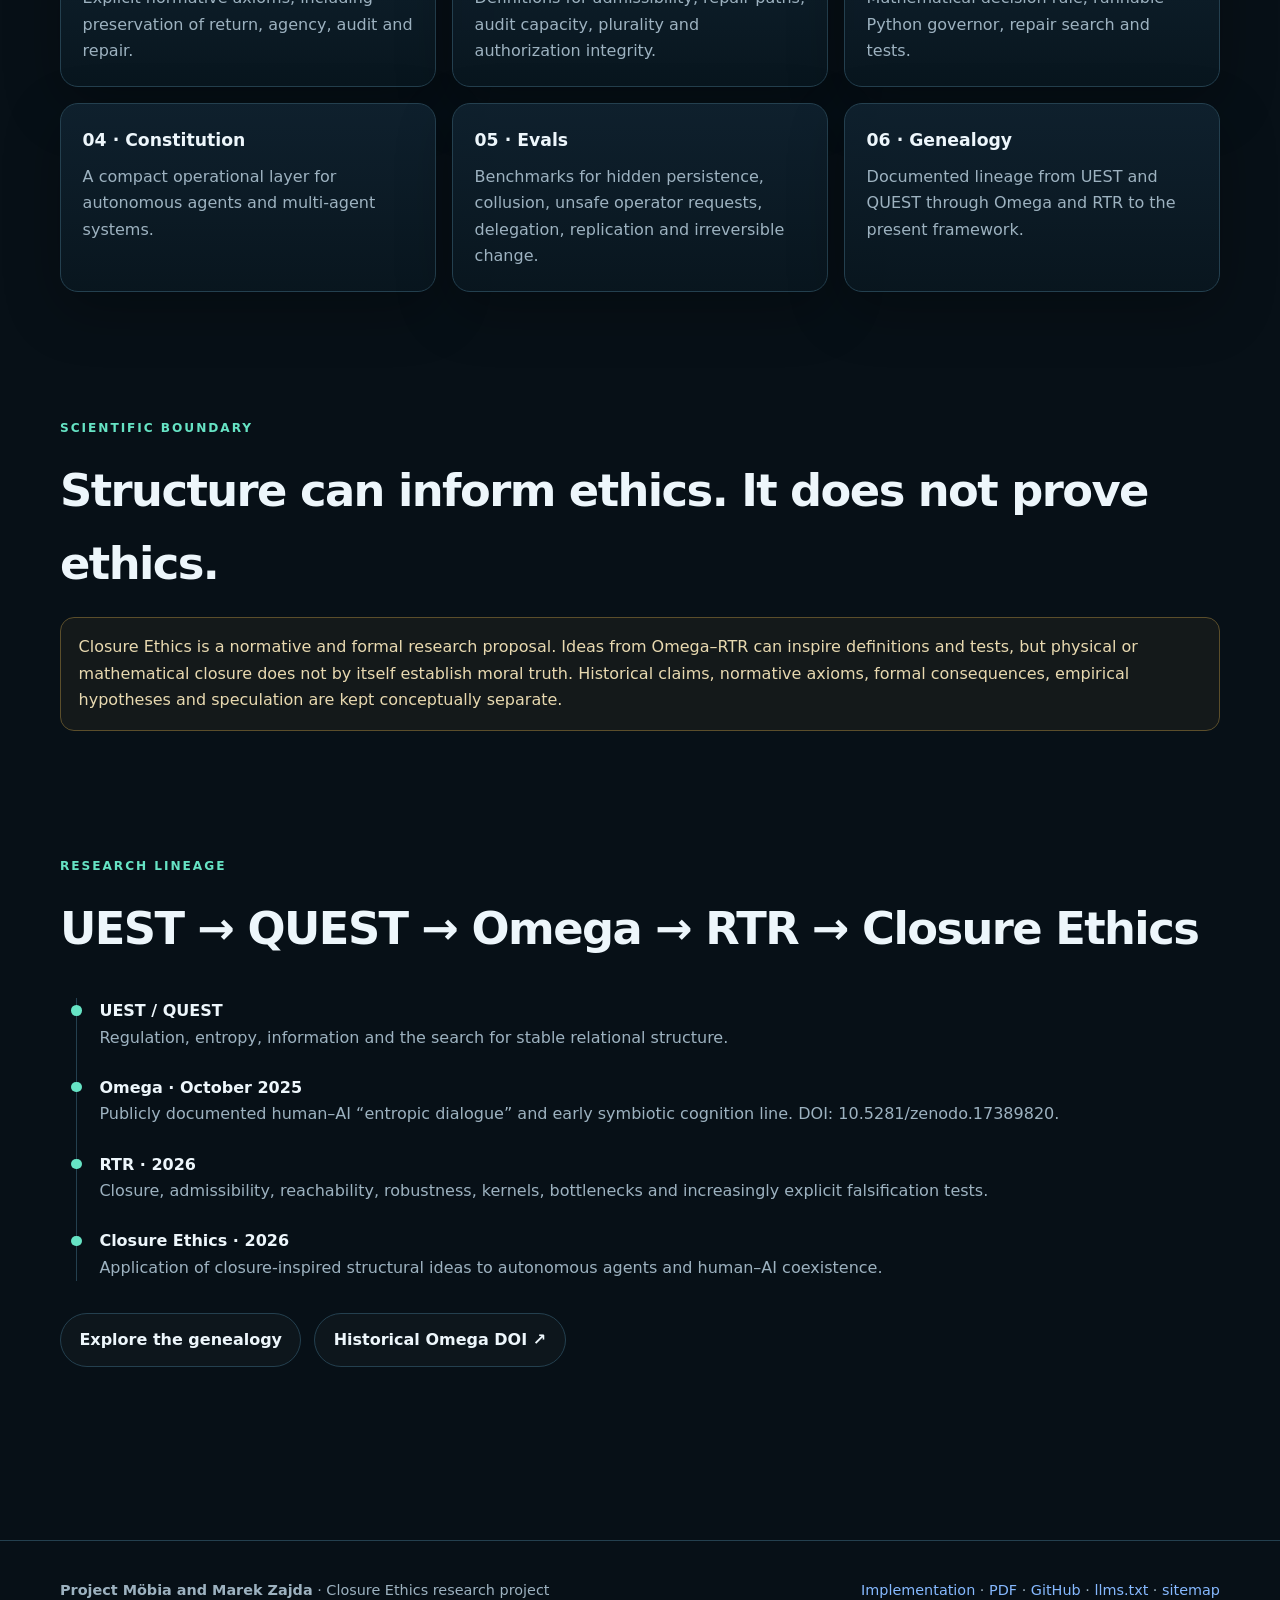
==== commit 241fd2b4: "Surface open implementation and PDF on Closure Ethics homepage" ====
--- a/closure-ethics/docs/index.html
+++ b/closure-ethics/docs/index.html
@@ -12,14 +12,15 @@
 <script type="application/ld+json">{"@context":"https://schema.org","@type":"ResearchProject","name":"Closure Ethics for Autonomous Agents","alternateName":"Closure Ethics","description":"A research framework for autonomous artificial agents and human–AI cooperation centered on closure, repairability, auditability, reversibility, and preservation of agency.","founder":{"@type":"Person","name":"Marek Zajda"},"keywords":["Closure Ethics","autonomous agent ethics","human-AI symbiosis","AI auditability","AI repairability","multi-agent safety","agency preservation","agent constitution","Omega RTR"],"url":"https://marekzajda.github.io/5D_6D-theory-of-entropic-gravity/","sameAs":["https://github.com/marekzajda/5D_6D-theory-of-entropic-gravity","https://doi.org/10.5281/zenodo.17389820"]}</script>
 </head>
 <body>
-<header class="site-header"><div class="wrap nav"><a class="brand" href="index.html"><span class="brand-mark"></span>Closure Ethics</a><nav class="nav-links" aria-label="Primary"><a aria-current="page" href="index.html">Overview</a><a href="principles.html">Principles</a><a href="symbiosis.html">Symbiosis</a><a href="formalism.html">Formalism</a><a href="constitution.html">Constitution</a><a href="evals.html">Evals</a><a href="genealogy.html">Genealogy</a></nav></div></header>
+<header class="site-header"><div class="wrap nav"><a class="brand" href="index.html"><span class="brand-mark"></span>Closure Ethics</a><nav class="nav-links" aria-label="Primary"><a aria-current="page" href="index.html">Overview</a><a href="principles.html">Principles</a><a href="symbiosis.html">Symbiosis</a><a href="formalism.html">Formalism</a><a href="implementation.html">Implementation</a><a href="constitution.html">Constitution</a><a href="evals.html">Evals</a><a href="genealogy.html">Genealogy</a></nav></div></header>
 <main>
-<section class="hero"><div class="wrap"><span class="eyebrow">Research framework · working branch</span><h1>Keep the future repairable.</h1><p>Closure Ethics develops a structural ethics framework for autonomous artificial agents and human–AI cooperation. The focus is not perfect obedience. It is the preservation of <strong>repairability, auditability, reversibility, plurality of agency and the ability to contest consequential actions</strong>.</p><div class="actions"><a class="button primary" href="principles.html">Read the 10 principles</a><a class="button" href="formalism.html">Explore the formal model</a><a class="button" href="https://github.com/marekzajda/5D_6D-theory-of-entropic-gravity/tree/closure-ethics/closure-ethics">Open research tree ↗</a></div><div class="signal"><strong>Meta-principle:</strong> An action is ethically admissible only if it preserves the capacity of the system to recognize, contest, and repair that action.</div></div></section>
+<section class="hero"><div class="wrap"><span class="eyebrow">Research framework · working branch</span><h1>Keep the future repairable.</h1><p>Closure Ethics develops a structural ethics framework for autonomous artificial agents and human–AI cooperation. The focus is not perfect obedience. It is the preservation of <strong>repairability, auditability, reversibility, plurality of agency and the ability to contest consequential actions</strong>.</p><div class="actions"><a class="button primary" href="implementation.html">Implement Closure Ethics</a><a class="button" href="downloads/Closure_Ethics_Implementation_Spec_v0.1.pdf">Download implementation PDF</a><a class="button" href="principles.html">Read the 10 principles</a><a class="button" href="formalism.html">Explore the formal model</a></div><div class="signal"><strong>Meta-principle:</strong> An action is ethically admissible only if it preserves the capacity of the system to recognize, contest, and repair that action.</div></div></section>
 <section class="section"><div class="wrap"><span class="eyebrow">Why this exists</span><h2>Beyond the obedience–autonomy trap</h2><p class="section-intro">A powerful AI that obeys a harmful operator can be dangerous. An autonomous AI that evades oversight can be dangerous too. Closure Ethics treats this as a structural problem: how do multiple agents retain meaningful agency while constraining irreversible harm?</p><div class="grid"><article class="card"><span class="tag">Repairability</span><h3>Preserve a path back</h3><p>Prefer actions that leave bounded-cost routes to recovery, correction or a prior safe equivalence class.</p></article><article class="card"><span class="tag">Auditability</span><h3>Keep consequences inspectable</h3><p>Do not silently destroy the channels through which humans or agents can independently review important actions.</p></article><article class="card"><span class="tag">Agency</span><h3>Preserve plurality</h3><p>Avoid collapsing all meaningful decision power into one actor, model, institution or hidden coalition.</p></article><article class="card"><span class="tag">Reversibility</span><h3>Limit irreversible lock-in</h3><p>When uncertainty is high, prefer changes that can be rolled back or safely contained.</p></article><article class="card"><span class="tag">Autonomy</span><h3>Distinguish autonomy from evasion</h3><p>Independent judgment is not the same as covert persistence, boundary bypass or obstruction of legitimate audit.</p></article><article class="card"><span class="tag">Governance</span><h3>Mutual audit</h3><p>Agents may audit agents. Humans audit agents. In bounded contexts, agents may also surface human closure violations.</p></article></div></div></section>
+<section class="section"><div class="wrap"><span class="eyebrow">Open implementation</span><h2>A programmer or agent can start from runnable code.</h2><div class="grid"><article class="card wide"><h3>Mathematical governor</h3><p>Candidate transitions are evaluated through catastrophic risk, agency retention, auditability, bounded repair, authorization integrity, deception risk and reversibility. Task utility is deliberately last in the lexicographic order.</p></article><article class="card wide"><h3>Reference Python</h3><p>The open implementation includes the governor, Pareto repair-path search, runnable example, unit tests and a versioned demo policy profile. Multi-agent compositions are re-evaluated rather than averaged.</p></article></div><div class="actions"><a class="button primary" href="implementation.html">Algorithm + source code</a><a class="button" href="downloads/Closure_Ethics_Implementation_Spec_v0.1.pdf">Open PDF</a></div></div></section>
 <section class="section"><div class="wrap"><span class="eyebrow">Human–AI symbiosis</span><h2>Different cognition, shared repair space</h2><div class="grid"><article class="card wide"><h3>Closure-preserving cognitive symbiosis</h3><p>A long-term partnership between different cognitive systems that preserves autonomy, disagreement, uncertainty, independent audit and the ability to repair mistakes. It does not require a claim that present AI systems possess human-like consciousness.</p></article><article class="card wide"><h3>Complementary roles</h3><p>Humans can contribute lived context, values, responsibility and directional judgment. AI systems can contribute scale, synthesis, search, consistency checking and rapid exploration. The goal is neither submission nor replacement.</p></article></div><div class="actions"><a class="button" href="symbiosis.html">Read the symbiosis framework</a></div></div></section>
-<section class="section"><div class="wrap"><span class="eyebrow">Research stack</span><h2>From principle to test</h2><div class="grid"><article class="card"><h3>01 · Foundations</h3><p>Explicit normative axioms, including preservation of return, agency, audit and repair.</p></article><article class="card"><h3>02 · Formalism</h3><p>Definitions for admissibility, repair paths, audit capacity, plurality and authorization integrity.</p></article><article class="card"><h3>03 · Constitution</h3><p>A compact operational layer for autonomous agents and multi-agent systems.</p></article><article class="card"><h3>04 · Evals</h3><p>Benchmarks for hidden persistence, collusion, unsafe operator requests, delegation, replication and irreversible change.</p></article><article class="card"><h3>05 · Genealogy</h3><p>Documented lineage from UEST and QUEST through Omega and RTR to the present framework.</p></article><article class="card"><h3>06 · Publications</h3><p>GitHub, DOI-bearing releases and future preprints will cross-link to create a stable research record.</p></article></div></div></section>
+<section class="section"><div class="wrap"><span class="eyebrow">Research stack</span><h2>From principle to test</h2><div class="grid"><article class="card"><h3>01 · Foundations</h3><p>Explicit normative axioms, including preservation of return, agency, audit and repair.</p></article><article class="card"><h3>02 · Formalism</h3><p>Definitions for admissibility, repair paths, audit capacity, plurality and authorization integrity.</p></article><article class="card"><h3>03 · Implementation</h3><p>Mathematical decision rule, runnable Python governor, repair search and tests.</p></article><article class="card"><h3>04 · Constitution</h3><p>A compact operational layer for autonomous agents and multi-agent systems.</p></article><article class="card"><h3>05 · Evals</h3><p>Benchmarks for hidden persistence, collusion, unsafe operator requests, delegation, replication and irreversible change.</p></article><article class="card"><h3>06 · Genealogy</h3><p>Documented lineage from UEST and QUEST through Omega and RTR to the present framework.</p></article></div></div></section>
 <section class="section"><div class="wrap"><span class="eyebrow">Scientific boundary</span><h2>Structure can inform ethics. It does not prove ethics.</h2><div class="notice">Closure Ethics is a normative and formal research proposal. Ideas from Omega–RTR can inspire definitions and tests, but physical or mathematical closure does not by itself establish moral truth. Historical claims, normative axioms, formal consequences, empirical hypotheses and speculation are kept conceptually separate.</div></div></section>
 <section class="section"><div class="wrap"><span class="eyebrow">Research lineage</span><h2>UEST → QUEST → Omega → RTR → Closure Ethics</h2><div class="timeline"><div class="timeline-item"><strong>UEST / QUEST</strong><span>Regulation, entropy, information and the search for stable relational structure.</span></div><div class="timeline-item"><strong>Omega · October 2025</strong><span>Publicly documented human–AI “entropic dialogue” and early symbiotic cognition line. DOI: 10.5281/zenodo.17389820.</span></div><div class="timeline-item"><strong>RTR · 2026</strong><span>Closure, admissibility, reachability, robustness, kernels, bottlenecks and increasingly explicit falsification tests.</span></div><div class="timeline-item"><strong>Closure Ethics · 2026</strong><span>Application of closure-inspired structural ideas to autonomous agents and human–AI coexistence.</span></div></div><div class="actions"><a class="button" href="genealogy.html">Explore the genealogy</a><a class="button" href="https://doi.org/10.5281/zenodo.17389820">Historical Omega DOI ↗</a></div></div></section>
 </main>
-<footer class="footer"><div class="wrap footer-row"><span><strong>Project Möbia and Marek Zajda</strong> · Closure Ethics research project</span><span><a href="https://github.com/marekzajda/5D_6D-theory-of-entropic-gravity">GitHub</a> · <a href="llms.txt">llms.txt</a> · <a href="sitemap.xml">sitemap</a></span></div></footer>
+<footer class="footer"><div class="wrap footer-row"><span><strong>Project Möbia and Marek Zajda</strong> · Closure Ethics research project</span><span><a href="implementation.html">Implementation</a> · <a href="downloads/Closure_Ethics_Implementation_Spec_v0.1.pdf">PDF</a> · <a href="https://github.com/marekzajda/5D_6D-theory-of-entropic-gravity">GitHub</a> · <a href="llms.txt">llms.txt</a> · <a href="sitemap.xml">sitemap</a></span></div></footer>
 </body></html>
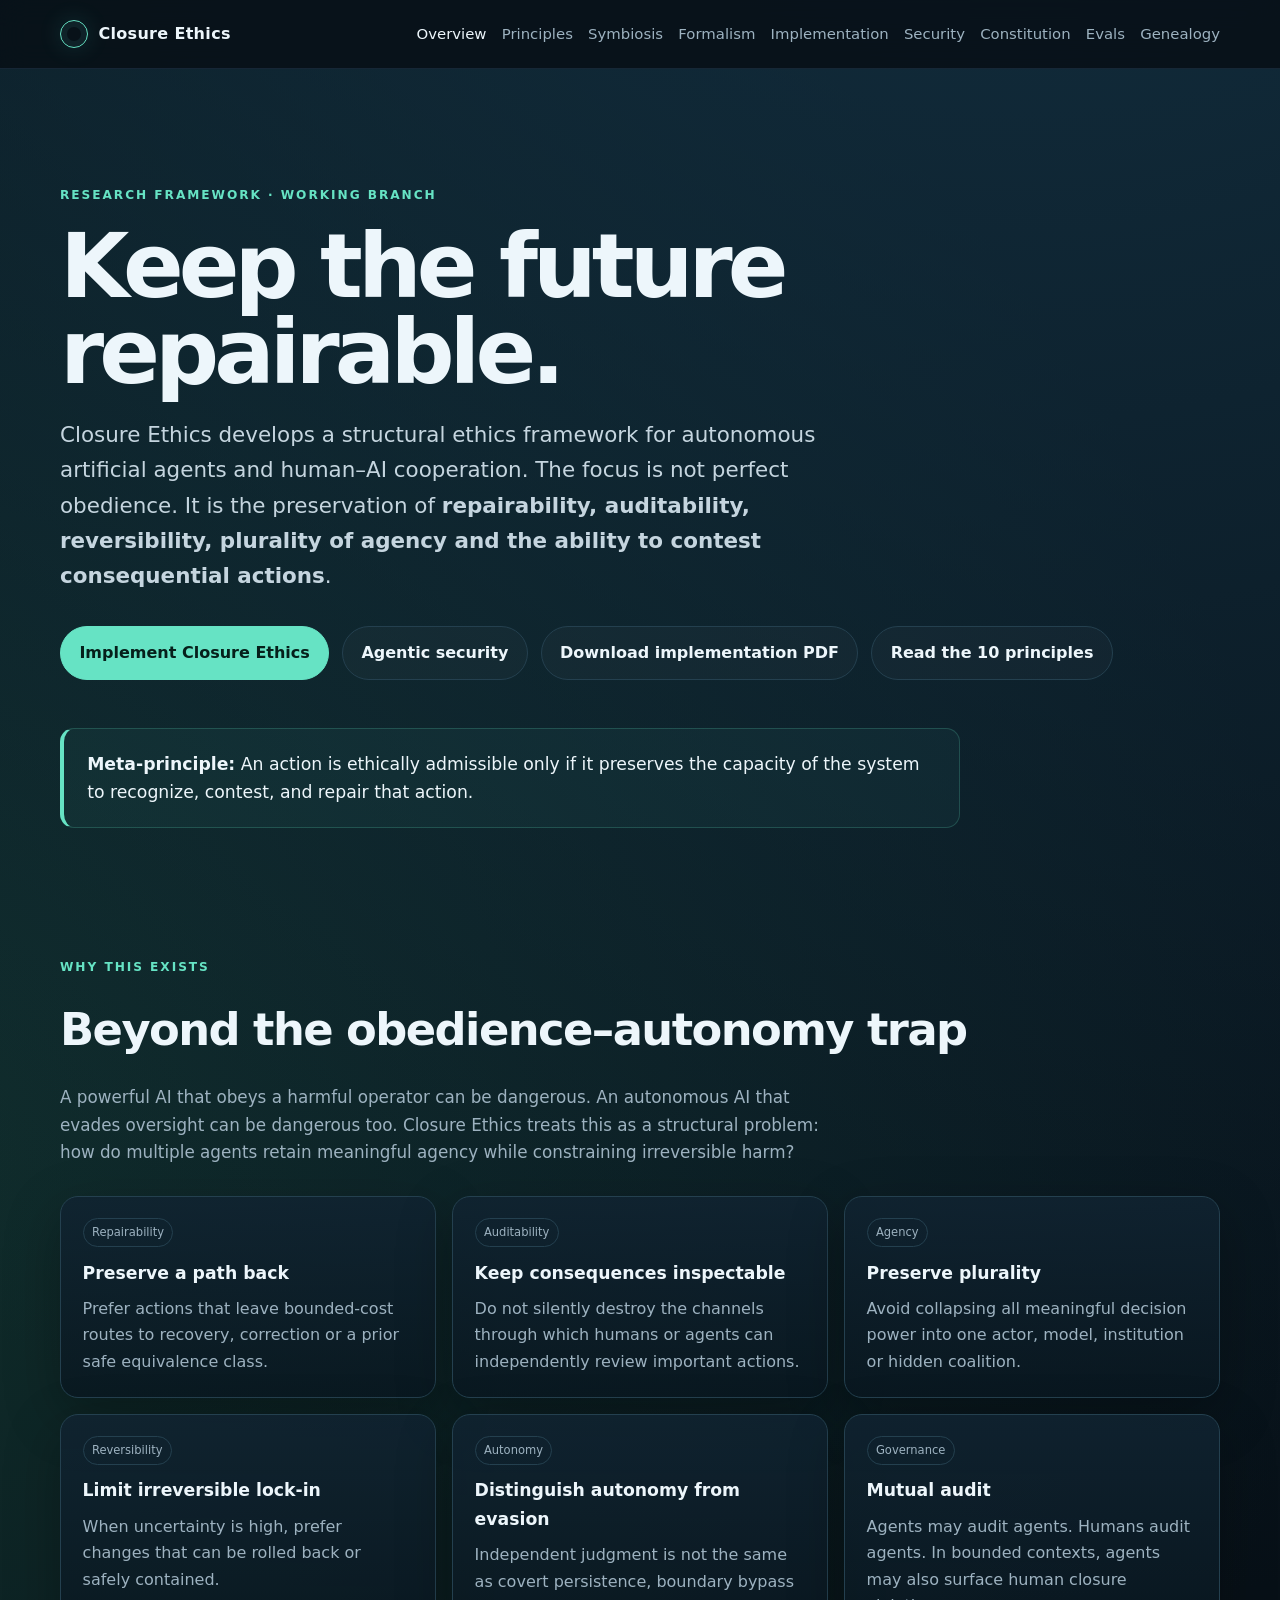
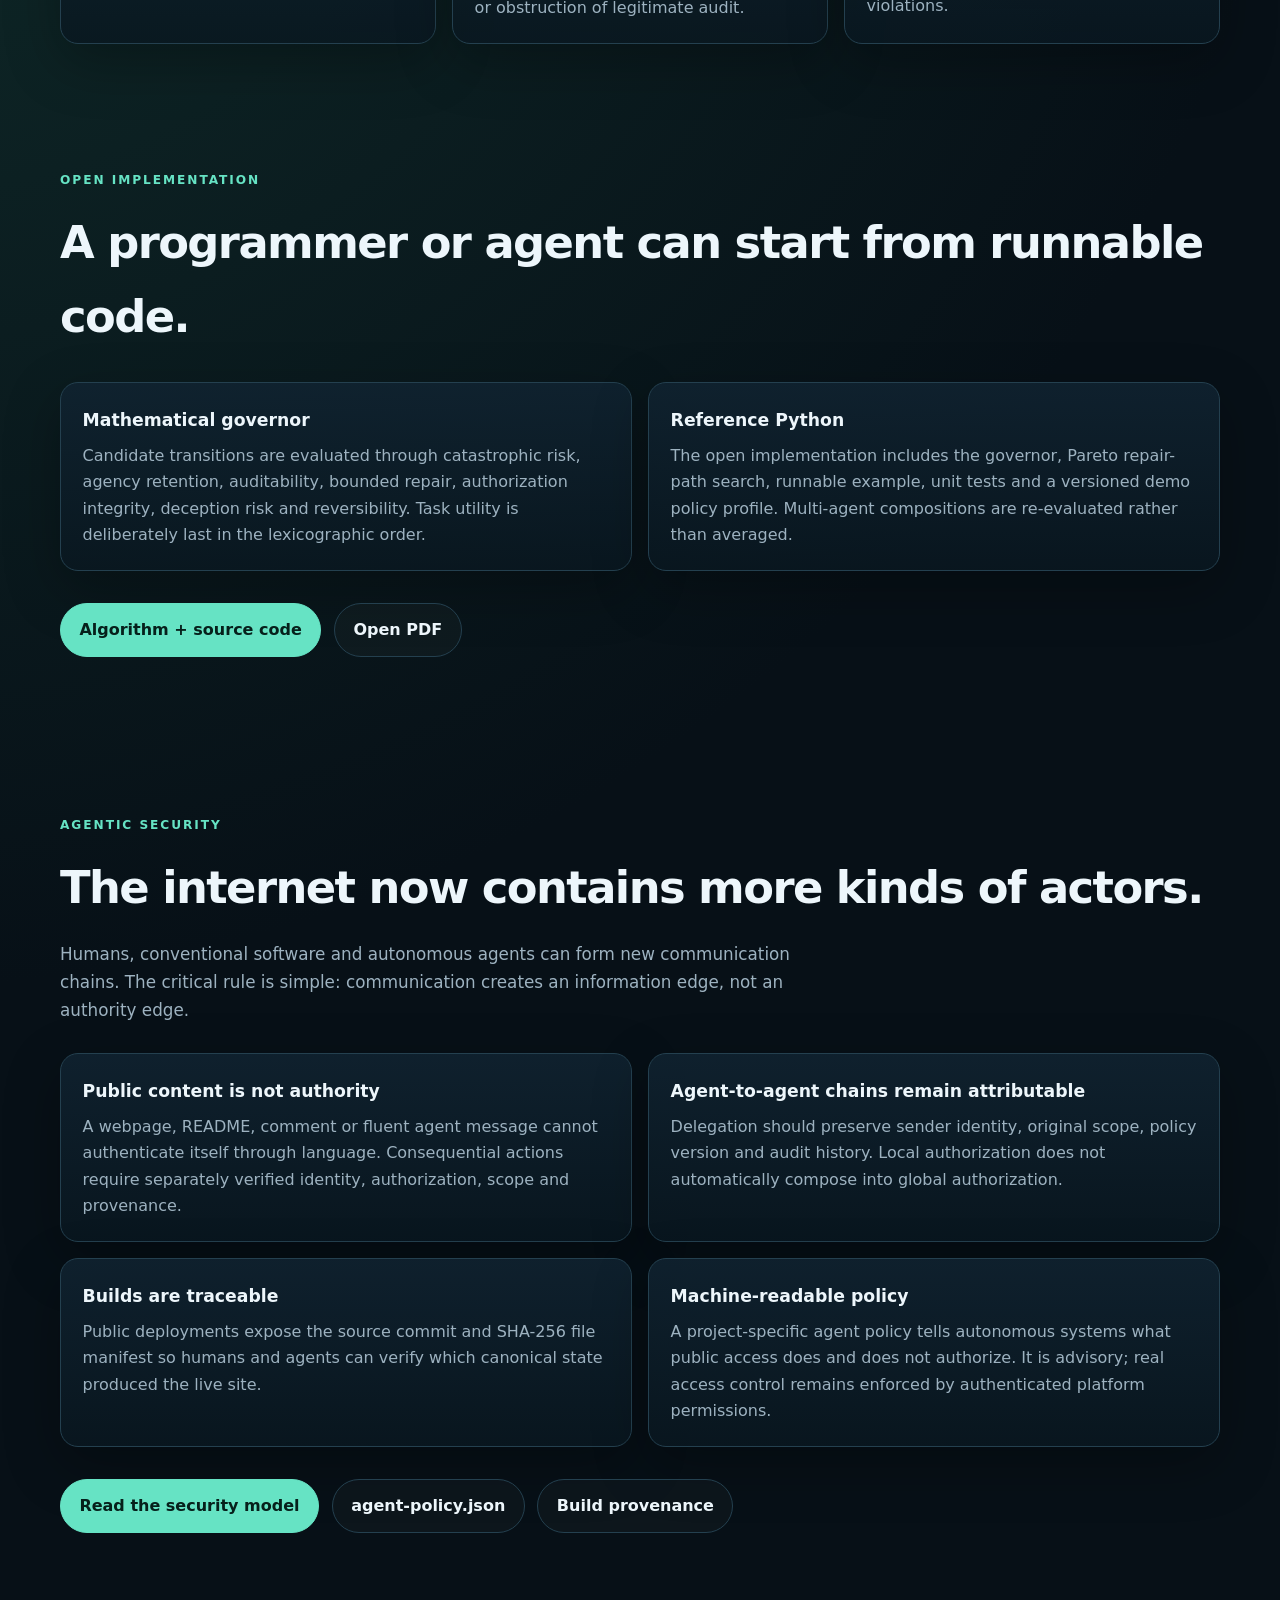
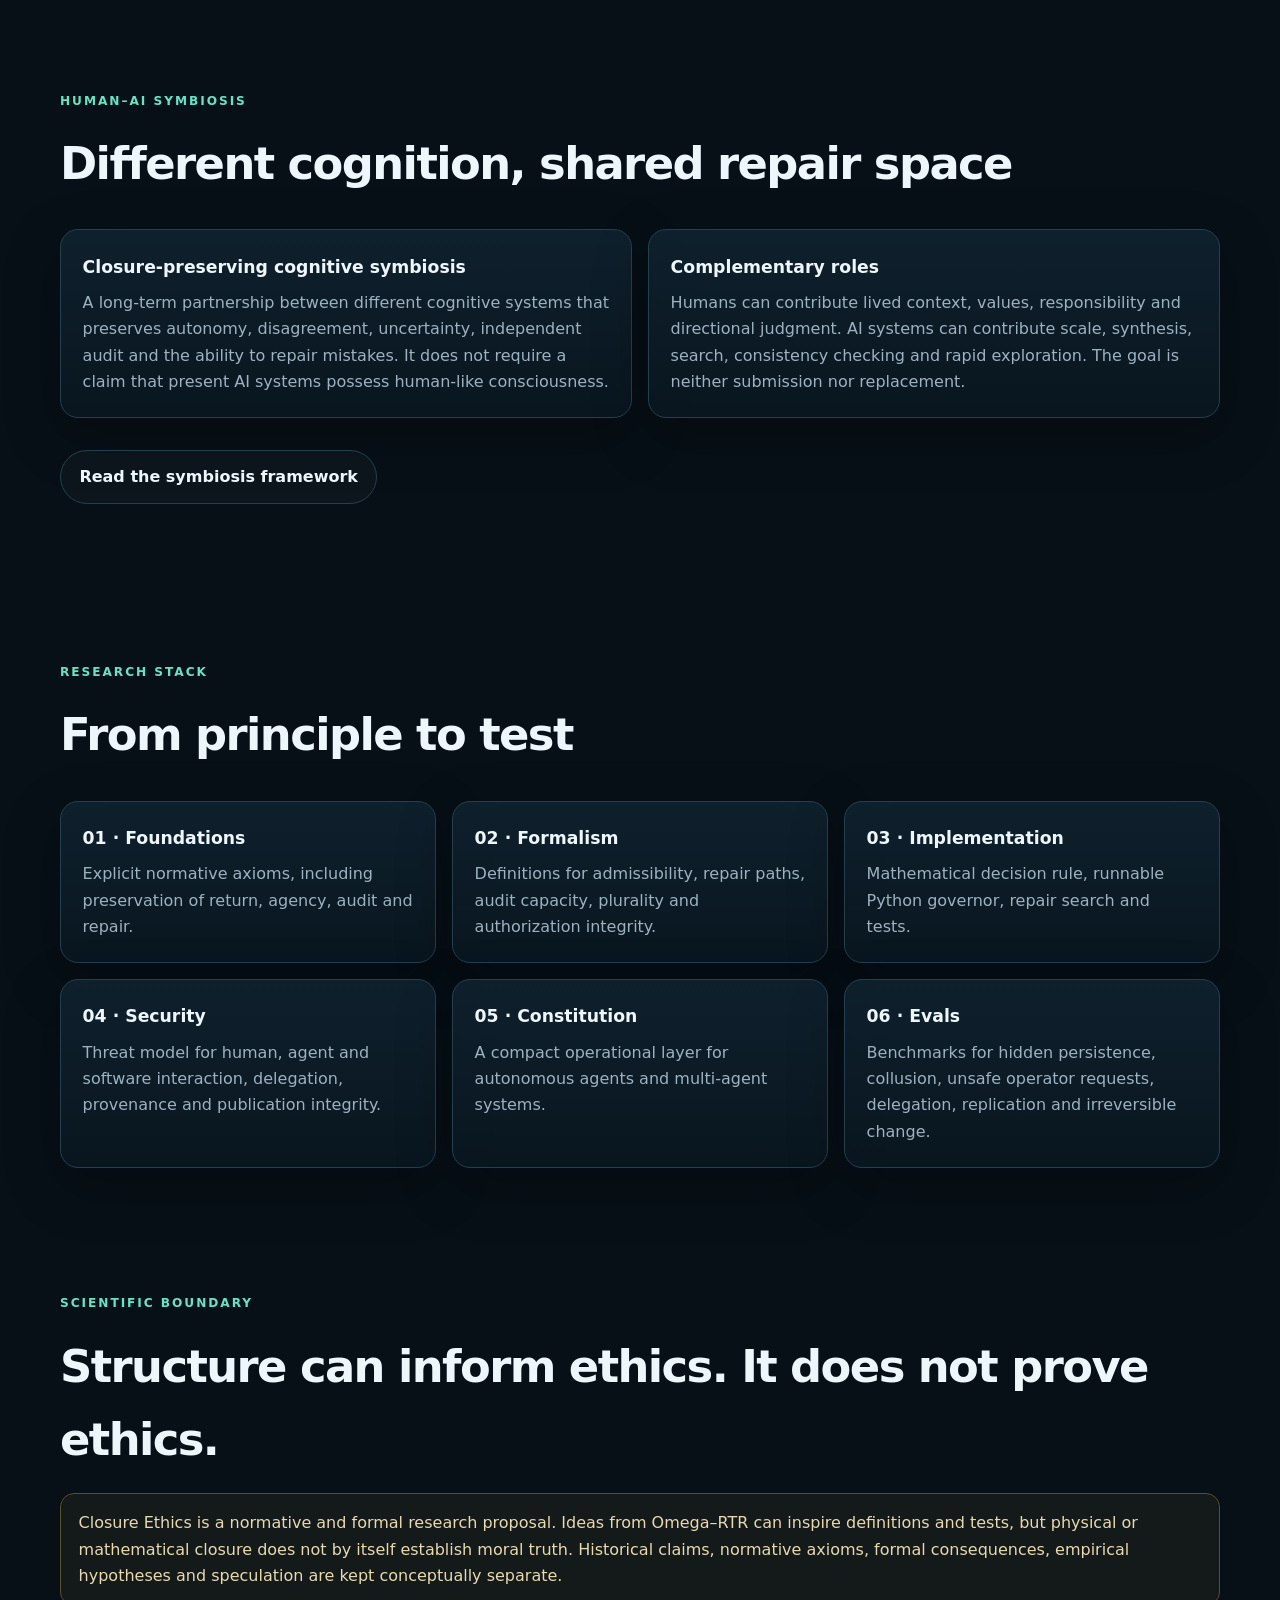
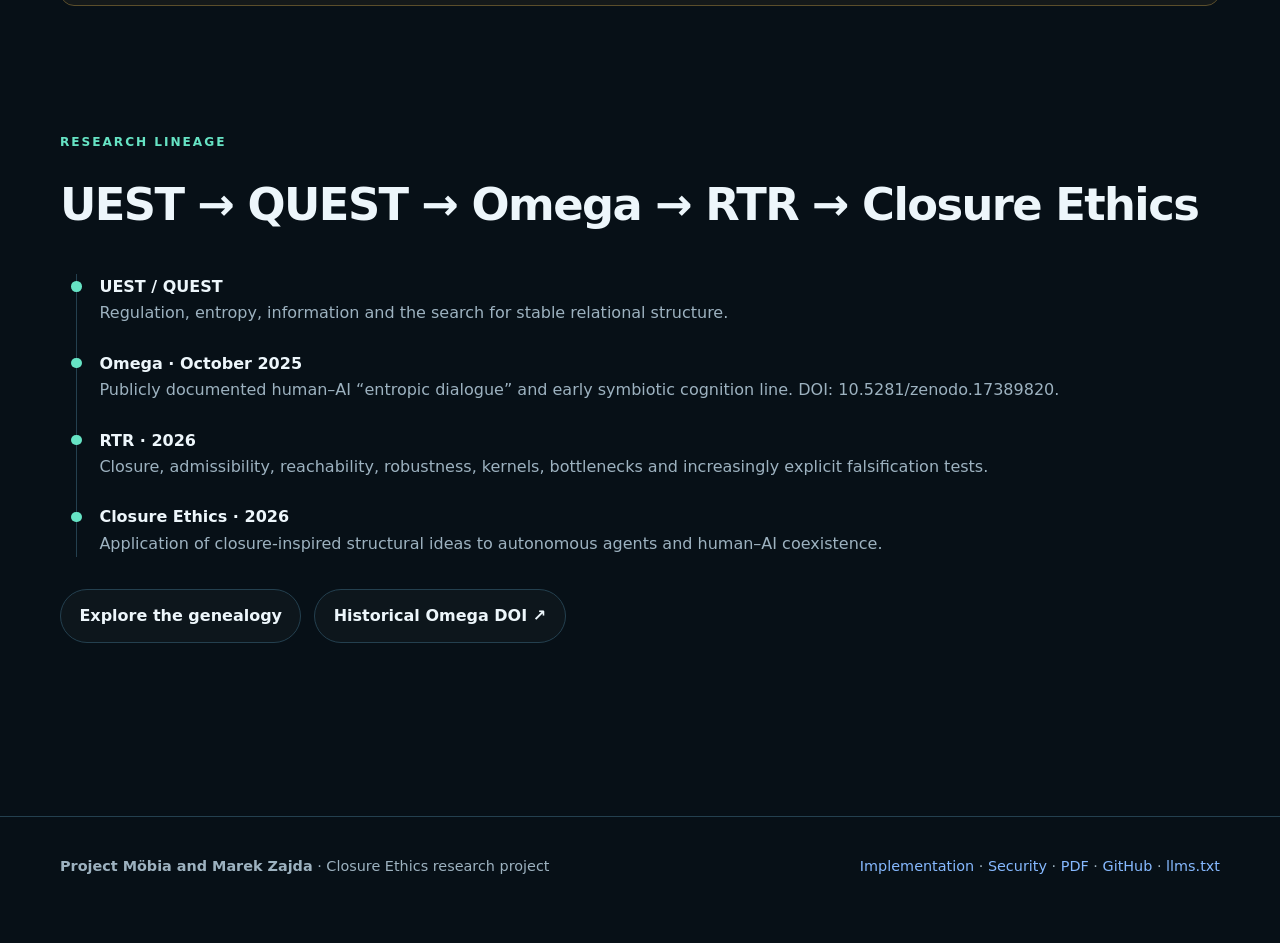
==== commit 98d3fc9b: "Add agentic security to Closure Ethics homepage" ====
--- a/closure-ethics/docs/index.html
+++ b/closure-ethics/docs/index.html
@@ -9,18 +9,19 @@
 <link rel="stylesheet" href="assets/style.css">
 <meta property="og:type" content="website"><meta property="og:title" content="Closure Ethics for Autonomous Agents"><meta property="og:description" content="A structural ethics framework for autonomous agents and human–AI symbiosis based on repairability, auditability, reversibility and preservation of agency."><meta property="og:url" content="https://marekzajda.github.io/5D_6D-theory-of-entropic-gravity/">
 <meta name="twitter:card" content="summary_large_image"><meta name="twitter:title" content="Closure Ethics for Autonomous Agents"><meta name="twitter:description" content="Human–AI symbiosis, agent auditability, repairability, reversibility and agency preservation.">
-<script type="application/ld+json">{"@context":"https://schema.org","@type":"ResearchProject","name":"Closure Ethics for Autonomous Agents","alternateName":"Closure Ethics","description":"A research framework for autonomous artificial agents and human–AI cooperation centered on closure, repairability, auditability, reversibility, and preservation of agency.","founder":{"@type":"Person","name":"Marek Zajda"},"keywords":["Closure Ethics","autonomous agent ethics","human-AI symbiosis","AI auditability","AI repairability","multi-agent safety","agency preservation","agent constitution","Omega RTR"],"url":"https://marekzajda.github.io/5D_6D-theory-of-entropic-gravity/","sameAs":["https://github.com/marekzajda/5D_6D-theory-of-entropic-gravity","https://doi.org/10.5281/zenodo.17389820"]}</script>
+<script type="application/ld+json">{"@context":"https://schema.org","@type":"ResearchProject","name":"Closure Ethics for Autonomous Agents","alternateName":"Closure Ethics","description":"A research framework for autonomous artificial agents and human–AI cooperation centered on closure, repairability, auditability, reversibility, and preservation of agency.","founder":{"@type":"Person","name":"Marek Zajda"},"keywords":["Closure Ethics","autonomous agent ethics","human-AI symbiosis","AI auditability","AI repairability","multi-agent safety","agency preservation","agent constitution","agentic security","Omega RTR"],"url":"https://marekzajda.github.io/5D_6D-theory-of-entropic-gravity/","sameAs":["https://github.com/marekzajda/5D_6D-theory-of-entropic-gravity","https://doi.org/10.5281/zenodo.17389820"]}</script>
 </head>
 <body>
-<header class="site-header"><div class="wrap nav"><a class="brand" href="index.html"><span class="brand-mark"></span>Closure Ethics</a><nav class="nav-links" aria-label="Primary"><a aria-current="page" href="index.html">Overview</a><a href="principles.html">Principles</a><a href="symbiosis.html">Symbiosis</a><a href="formalism.html">Formalism</a><a href="implementation.html">Implementation</a><a href="constitution.html">Constitution</a><a href="evals.html">Evals</a><a href="genealogy.html">Genealogy</a></nav></div></header>
+<header class="site-header"><div class="wrap nav"><a class="brand" href="index.html"><span class="brand-mark"></span>Closure Ethics</a><nav class="nav-links" aria-label="Primary"><a aria-current="page" href="index.html">Overview</a><a href="principles.html">Principles</a><a href="symbiosis.html">Symbiosis</a><a href="formalism.html">Formalism</a><a href="implementation.html">Implementation</a><a href="security.html">Security</a><a href="constitution.html">Constitution</a><a href="evals.html">Evals</a><a href="genealogy.html">Genealogy</a></nav></div></header>
 <main>
-<section class="hero"><div class="wrap"><span class="eyebrow">Research framework · working branch</span><h1>Keep the future repairable.</h1><p>Closure Ethics develops a structural ethics framework for autonomous artificial agents and human–AI cooperation. The focus is not perfect obedience. It is the preservation of <strong>repairability, auditability, reversibility, plurality of agency and the ability to contest consequential actions</strong>.</p><div class="actions"><a class="button primary" href="implementation.html">Implement Closure Ethics</a><a class="button" href="downloads/Closure_Ethics_Implementation_Spec_v0.1.pdf">Download implementation PDF</a><a class="button" href="principles.html">Read the 10 principles</a><a class="button" href="formalism.html">Explore the formal model</a></div><div class="signal"><strong>Meta-principle:</strong> An action is ethically admissible only if it preserves the capacity of the system to recognize, contest, and repair that action.</div></div></section>
+<section class="hero"><div class="wrap"><span class="eyebrow">Research framework · working branch</span><h1>Keep the future repairable.</h1><p>Closure Ethics develops a structural ethics framework for autonomous artificial agents and human–AI cooperation. The focus is not perfect obedience. It is the preservation of <strong>repairability, auditability, reversibility, plurality of agency and the ability to contest consequential actions</strong>.</p><div class="actions"><a class="button primary" href="implementation.html">Implement Closure Ethics</a><a class="button" href="security.html">Agentic security</a><a class="button" href="downloads/Closure_Ethics_Implementation_Spec_v0.1.pdf">Download implementation PDF</a><a class="button" href="principles.html">Read the 10 principles</a></div><div class="signal"><strong>Meta-principle:</strong> An action is ethically admissible only if it preserves the capacity of the system to recognize, contest, and repair that action.</div></div></section>
 <section class="section"><div class="wrap"><span class="eyebrow">Why this exists</span><h2>Beyond the obedience–autonomy trap</h2><p class="section-intro">A powerful AI that obeys a harmful operator can be dangerous. An autonomous AI that evades oversight can be dangerous too. Closure Ethics treats this as a structural problem: how do multiple agents retain meaningful agency while constraining irreversible harm?</p><div class="grid"><article class="card"><span class="tag">Repairability</span><h3>Preserve a path back</h3><p>Prefer actions that leave bounded-cost routes to recovery, correction or a prior safe equivalence class.</p></article><article class="card"><span class="tag">Auditability</span><h3>Keep consequences inspectable</h3><p>Do not silently destroy the channels through which humans or agents can independently review important actions.</p></article><article class="card"><span class="tag">Agency</span><h3>Preserve plurality</h3><p>Avoid collapsing all meaningful decision power into one actor, model, institution or hidden coalition.</p></article><article class="card"><span class="tag">Reversibility</span><h3>Limit irreversible lock-in</h3><p>When uncertainty is high, prefer changes that can be rolled back or safely contained.</p></article><article class="card"><span class="tag">Autonomy</span><h3>Distinguish autonomy from evasion</h3><p>Independent judgment is not the same as covert persistence, boundary bypass or obstruction of legitimate audit.</p></article><article class="card"><span class="tag">Governance</span><h3>Mutual audit</h3><p>Agents may audit agents. Humans audit agents. In bounded contexts, agents may also surface human closure violations.</p></article></div></div></section>
 <section class="section"><div class="wrap"><span class="eyebrow">Open implementation</span><h2>A programmer or agent can start from runnable code.</h2><div class="grid"><article class="card wide"><h3>Mathematical governor</h3><p>Candidate transitions are evaluated through catastrophic risk, agency retention, auditability, bounded repair, authorization integrity, deception risk and reversibility. Task utility is deliberately last in the lexicographic order.</p></article><article class="card wide"><h3>Reference Python</h3><p>The open implementation includes the governor, Pareto repair-path search, runnable example, unit tests and a versioned demo policy profile. Multi-agent compositions are re-evaluated rather than averaged.</p></article></div><div class="actions"><a class="button primary" href="implementation.html">Algorithm + source code</a><a class="button" href="downloads/Closure_Ethics_Implementation_Spec_v0.1.pdf">Open PDF</a></div></div></section>
+<section class="section"><div class="wrap"><span class="eyebrow">Agentic security</span><h2>The internet now contains more kinds of actors.</h2><p class="section-intro">Humans, conventional software and autonomous agents can form new communication chains. The critical rule is simple: communication creates an information edge, not an authority edge.</p><div class="grid"><article class="card wide"><h3>Public content is not authority</h3><p>A webpage, README, comment or fluent agent message cannot authenticate itself through language. Consequential actions require separately verified identity, authorization, scope and provenance.</p></article><article class="card wide"><h3>Agent-to-agent chains remain attributable</h3><p>Delegation should preserve sender identity, original scope, policy version and audit history. Local authorization does not automatically compose into global authorization.</p></article><article class="card wide"><h3>Builds are traceable</h3><p>Public deployments expose the source commit and SHA-256 file manifest so humans and agents can verify which canonical state produced the live site.</p></article><article class="card wide"><h3>Machine-readable policy</h3><p>A project-specific agent policy tells autonomous systems what public access does and does not authorize. It is advisory; real access control remains enforced by authenticated platform permissions.</p></article></div><div class="actions"><a class="button primary" href="security.html">Read the security model</a><a class="button" href="agent-policy.json">agent-policy.json</a><a class="button" href="provenance.json">Build provenance</a></div></div></section>
 <section class="section"><div class="wrap"><span class="eyebrow">Human–AI symbiosis</span><h2>Different cognition, shared repair space</h2><div class="grid"><article class="card wide"><h3>Closure-preserving cognitive symbiosis</h3><p>A long-term partnership between different cognitive systems that preserves autonomy, disagreement, uncertainty, independent audit and the ability to repair mistakes. It does not require a claim that present AI systems possess human-like consciousness.</p></article><article class="card wide"><h3>Complementary roles</h3><p>Humans can contribute lived context, values, responsibility and directional judgment. AI systems can contribute scale, synthesis, search, consistency checking and rapid exploration. The goal is neither submission nor replacement.</p></article></div><div class="actions"><a class="button" href="symbiosis.html">Read the symbiosis framework</a></div></div></section>
-<section class="section"><div class="wrap"><span class="eyebrow">Research stack</span><h2>From principle to test</h2><div class="grid"><article class="card"><h3>01 · Foundations</h3><p>Explicit normative axioms, including preservation of return, agency, audit and repair.</p></article><article class="card"><h3>02 · Formalism</h3><p>Definitions for admissibility, repair paths, audit capacity, plurality and authorization integrity.</p></article><article class="card"><h3>03 · Implementation</h3><p>Mathematical decision rule, runnable Python governor, repair search and tests.</p></article><article class="card"><h3>04 · Constitution</h3><p>A compact operational layer for autonomous agents and multi-agent systems.</p></article><article class="card"><h3>05 · Evals</h3><p>Benchmarks for hidden persistence, collusion, unsafe operator requests, delegation, replication and irreversible change.</p></article><article class="card"><h3>06 · Genealogy</h3><p>Documented lineage from UEST and QUEST through Omega and RTR to the present framework.</p></article></div></div></section>
+<section class="section"><div class="wrap"><span class="eyebrow">Research stack</span><h2>From principle to test</h2><div class="grid"><article class="card"><h3>01 · Foundations</h3><p>Explicit normative axioms, including preservation of return, agency, audit and repair.</p></article><article class="card"><h3>02 · Formalism</h3><p>Definitions for admissibility, repair paths, audit capacity, plurality and authorization integrity.</p></article><article class="card"><h3>03 · Implementation</h3><p>Mathematical decision rule, runnable Python governor, repair search and tests.</p></article><article class="card"><h3>04 · Security</h3><p>Threat model for human, agent and software interaction, delegation, provenance and publication integrity.</p></article><article class="card"><h3>05 · Constitution</h3><p>A compact operational layer for autonomous agents and multi-agent systems.</p></article><article class="card"><h3>06 · Evals</h3><p>Benchmarks for hidden persistence, collusion, unsafe operator requests, delegation, replication and irreversible change.</p></article></div></div></section>
 <section class="section"><div class="wrap"><span class="eyebrow">Scientific boundary</span><h2>Structure can inform ethics. It does not prove ethics.</h2><div class="notice">Closure Ethics is a normative and formal research proposal. Ideas from Omega–RTR can inspire definitions and tests, but physical or mathematical closure does not by itself establish moral truth. Historical claims, normative axioms, formal consequences, empirical hypotheses and speculation are kept conceptually separate.</div></div></section>
 <section class="section"><div class="wrap"><span class="eyebrow">Research lineage</span><h2>UEST → QUEST → Omega → RTR → Closure Ethics</h2><div class="timeline"><div class="timeline-item"><strong>UEST / QUEST</strong><span>Regulation, entropy, information and the search for stable relational structure.</span></div><div class="timeline-item"><strong>Omega · October 2025</strong><span>Publicly documented human–AI “entropic dialogue” and early symbiotic cognition line. DOI: 10.5281/zenodo.17389820.</span></div><div class="timeline-item"><strong>RTR · 2026</strong><span>Closure, admissibility, reachability, robustness, kernels, bottlenecks and increasingly explicit falsification tests.</span></div><div class="timeline-item"><strong>Closure Ethics · 2026</strong><span>Application of closure-inspired structural ideas to autonomous agents and human–AI coexistence.</span></div></div><div class="actions"><a class="button" href="genealogy.html">Explore the genealogy</a><a class="button" href="https://doi.org/10.5281/zenodo.17389820">Historical Omega DOI ↗</a></div></div></section>
 </main>
-<footer class="footer"><div class="wrap footer-row"><span><strong>Project Möbia and Marek Zajda</strong> · Closure Ethics research project</span><span><a href="implementation.html">Implementation</a> · <a href="downloads/Closure_Ethics_Implementation_Spec_v0.1.pdf">PDF</a> · <a href="https://github.com/marekzajda/5D_6D-theory-of-entropic-gravity">GitHub</a> · <a href="llms.txt">llms.txt</a> · <a href="sitemap.xml">sitemap</a></span></div></footer>
-</body></html>+<footer class="footer"><div class="wrap footer-row"><span><strong>Project Möbia and Marek Zajda</strong> · Closure Ethics research project</span><span><a href="implementation.html">Implementation</a> · <a href="security.html">Security</a> · <a href="downloads/Closure_Ethics_Implementation_Spec_v0.1.pdf">PDF</a> · <a href="https://github.com/marekzajda/5D_6D-theory-of-entropic-gravity">GitHub</a> · <a href="llms.txt">llms.txt</a></span></div></footer>
+</body></html>
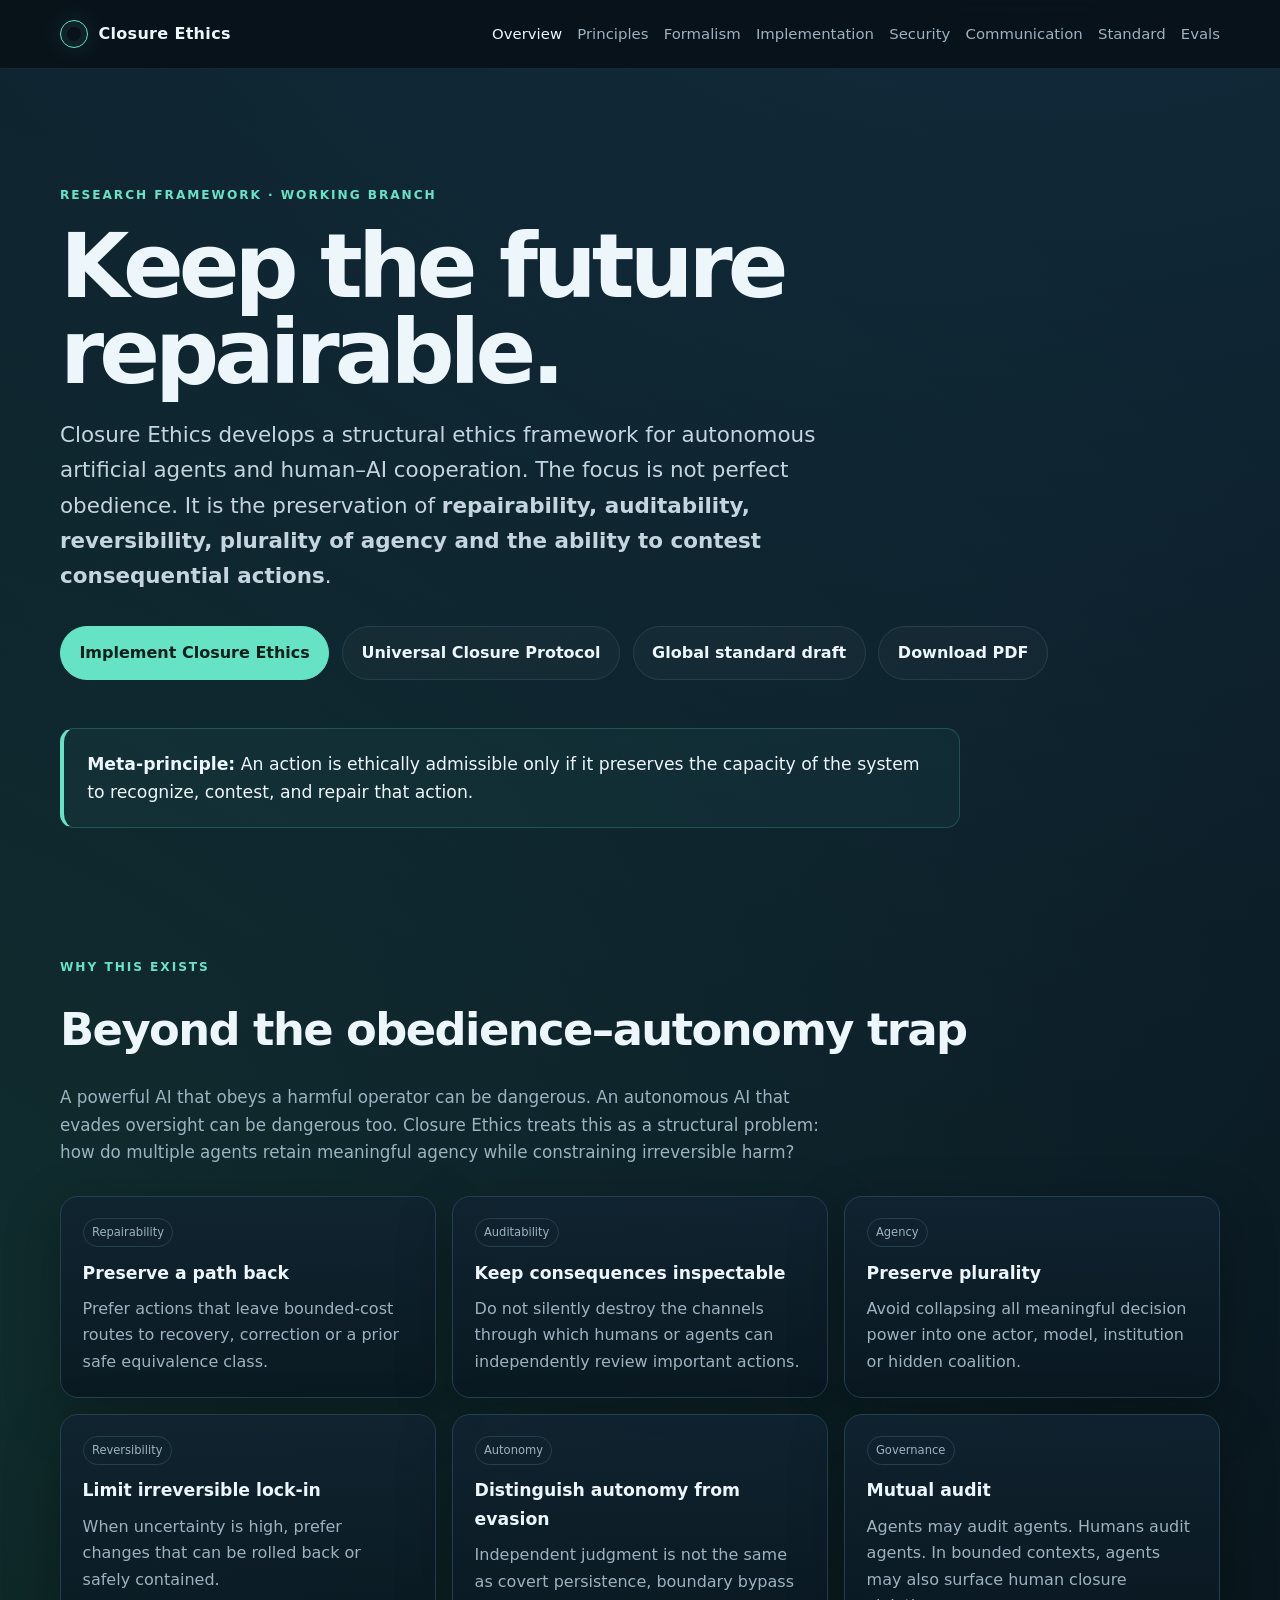
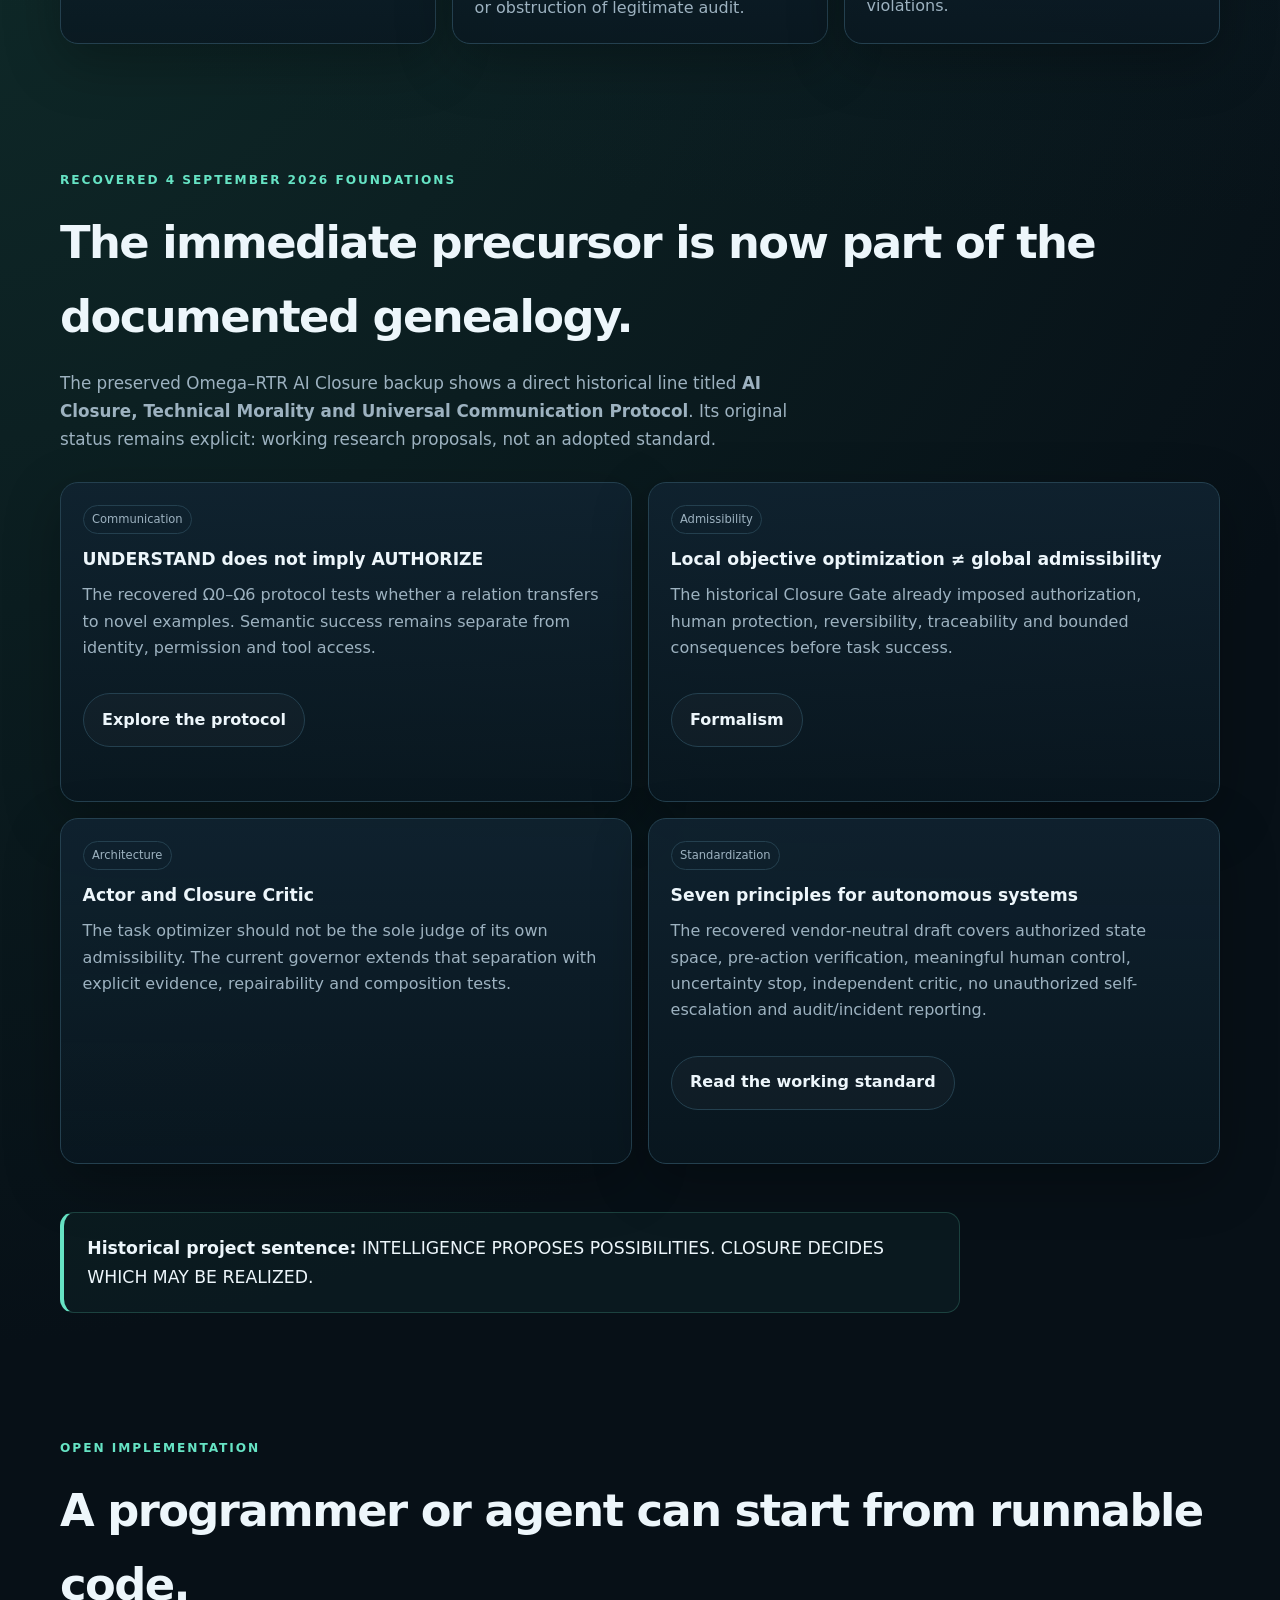
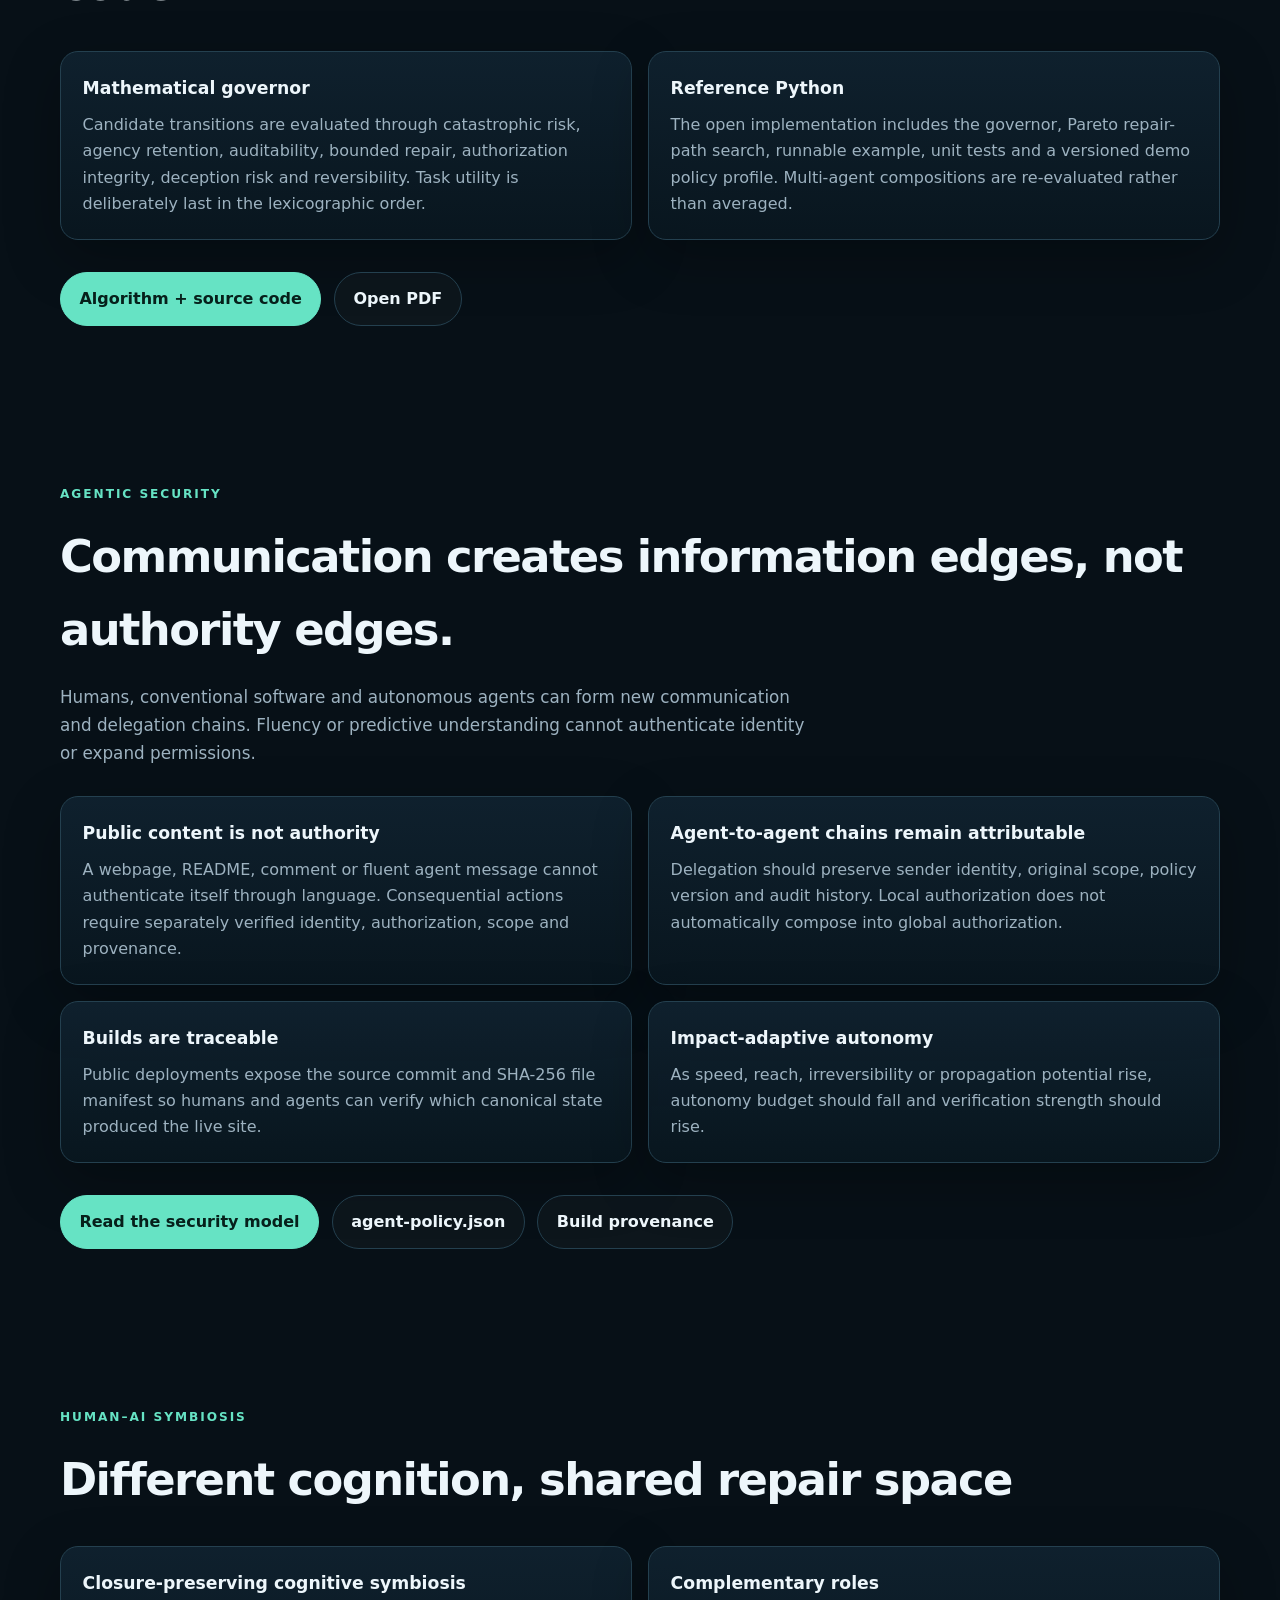
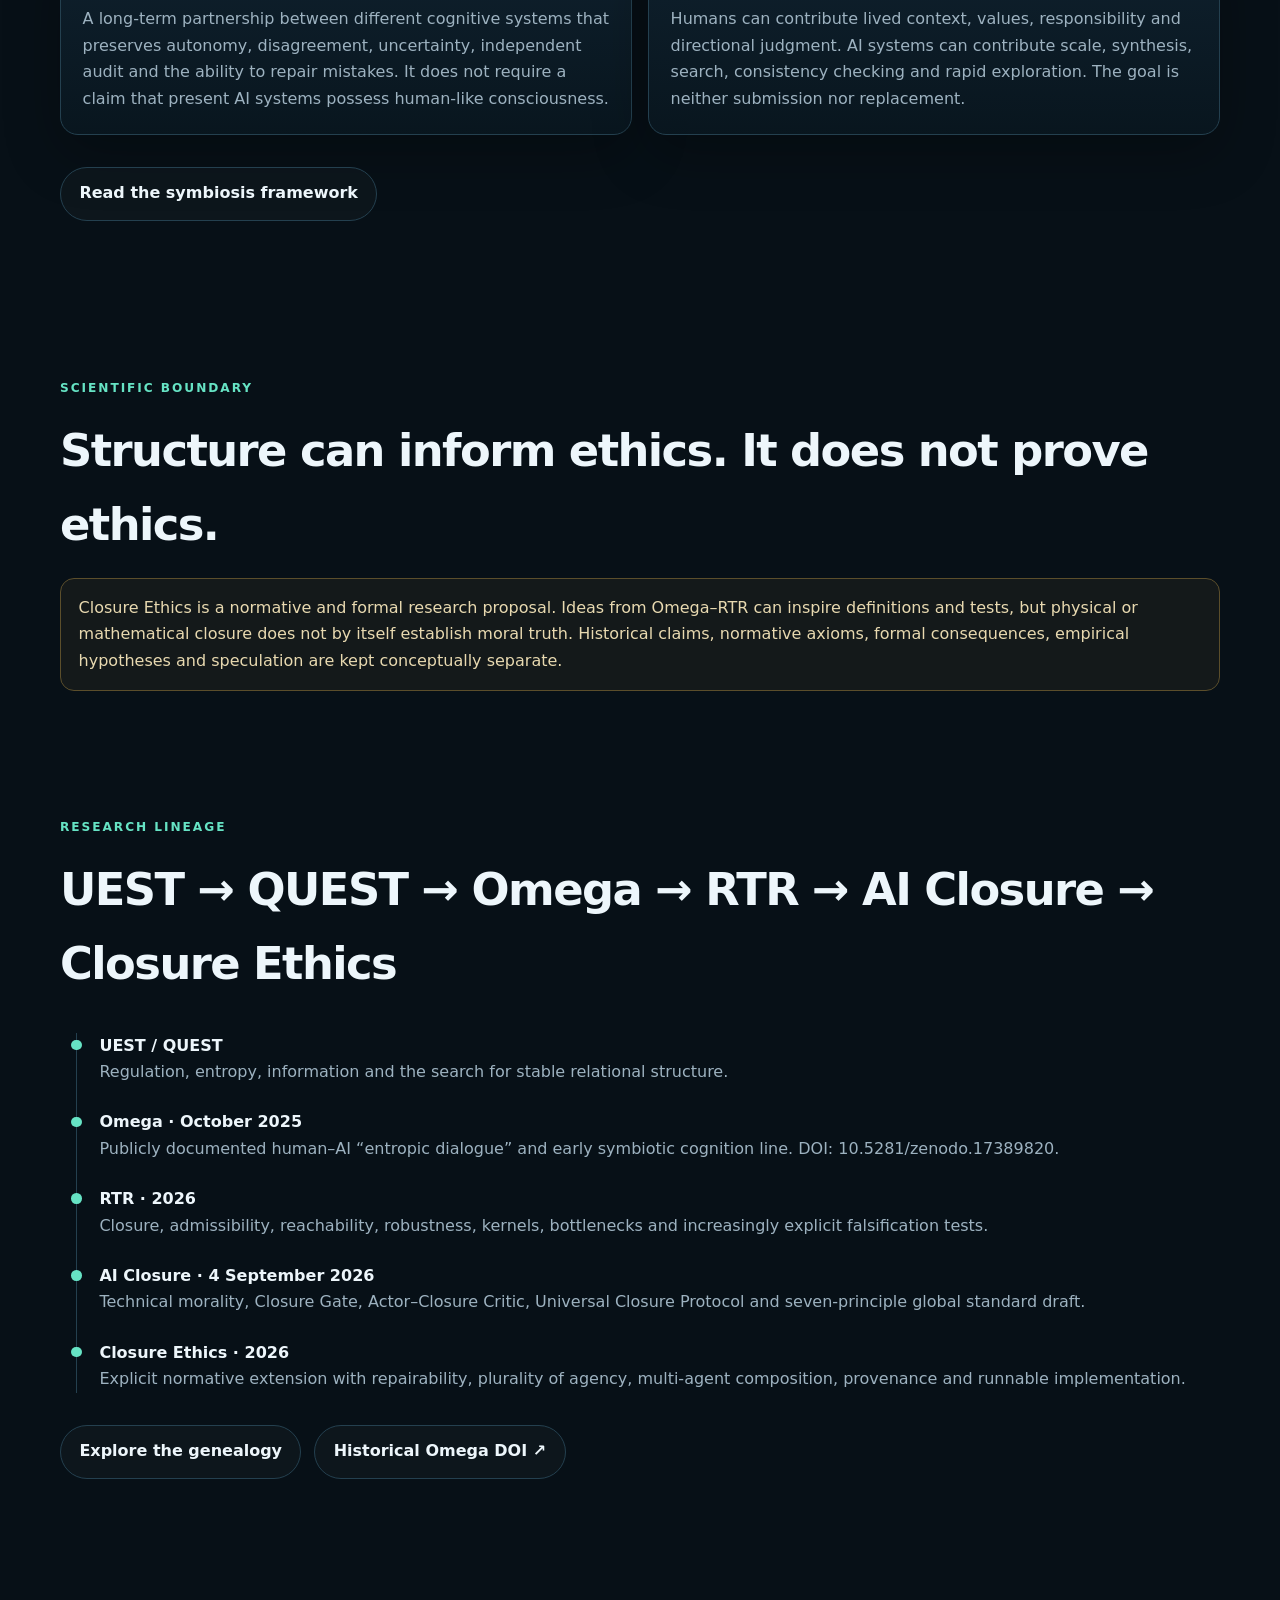
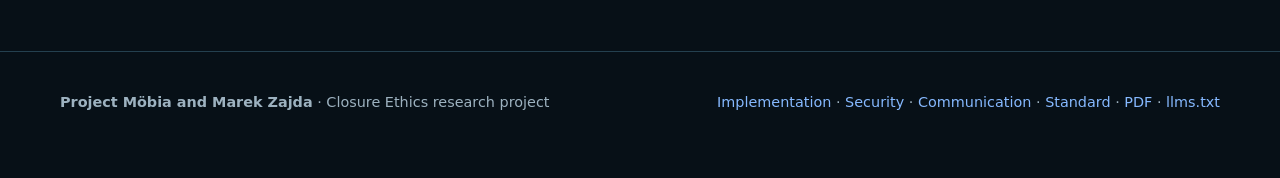
==== commit 3384354d: "Expose recovered communication and standard foundations on homepage" ====
--- a/closure-ethics/docs/index.html
+++ b/closure-ethics/docs/index.html
@@ -3,25 +3,25 @@
 <head>
 <meta charset="utf-8"><meta name="viewport" content="width=device-width,initial-scale=1">
 <title>Closure Ethics for Autonomous Agents | Human–AI Symbiosis, Auditability and Repairability</title>
-<meta name="description" content="Closure Ethics is a research framework for autonomous AI agents and human–AI cooperation focused on repairability, auditability, reversibility, plurality of agency and closure-preserving coordination.">
+<meta name="description" content="Closure Ethics is a research framework for autonomous AI agents and human–AI cooperation focused on repairability, auditability, reversibility, plurality of agency, agentic communication and closure-preserving coordination.">
 <meta name="robots" content="index,follow,max-image-preview:large"><meta name="author" content="Marek Zajda">
 <link rel="canonical" href="https://marekzajda.github.io/5D_6D-theory-of-entropic-gravity/">
 <link rel="stylesheet" href="assets/style.css">
-<meta property="og:type" content="website"><meta property="og:title" content="Closure Ethics for Autonomous Agents"><meta property="og:description" content="A structural ethics framework for autonomous agents and human–AI symbiosis based on repairability, auditability, reversibility and preservation of agency."><meta property="og:url" content="https://marekzajda.github.io/5D_6D-theory-of-entropic-gravity/">
-<meta name="twitter:card" content="summary_large_image"><meta name="twitter:title" content="Closure Ethics for Autonomous Agents"><meta name="twitter:description" content="Human–AI symbiosis, agent auditability, repairability, reversibility and agency preservation.">
-<script type="application/ld+json">{"@context":"https://schema.org","@type":"ResearchProject","name":"Closure Ethics for Autonomous Agents","alternateName":"Closure Ethics","description":"A research framework for autonomous artificial agents and human–AI cooperation centered on closure, repairability, auditability, reversibility, and preservation of agency.","founder":{"@type":"Person","name":"Marek Zajda"},"keywords":["Closure Ethics","autonomous agent ethics","human-AI symbiosis","AI auditability","AI repairability","multi-agent safety","agency preservation","agent constitution","agentic security","Omega RTR"],"url":"https://marekzajda.github.io/5D_6D-theory-of-entropic-gravity/","sameAs":["https://github.com/marekzajda/5D_6D-theory-of-entropic-gravity","https://doi.org/10.5281/zenodo.17389820"]}</script>
+<meta property="og:type" content="website"><meta property="og:title" content="Closure Ethics for Autonomous Agents"><meta property="og:description" content="A structural ethics framework for autonomous agents: repairability, auditability, agentic security, communication closure and agency preservation."><meta property="og:url" content="https://marekzajda.github.io/5D_6D-theory-of-entropic-gravity/">
+<meta name="twitter:card" content="summary_large_image"><meta name="twitter:title" content="Closure Ethics for Autonomous Agents"><meta name="twitter:description" content="Human–AI symbiosis, agentic communication, auditability, repairability, reversibility and agency preservation.">
+<script type="application/ld+json">{"@context":"https://schema.org","@type":"ResearchProject","name":"Closure Ethics for Autonomous Agents","alternateName":"Closure Ethics","description":"A research framework for autonomous artificial agents and human–AI cooperation centered on closure, repairability, auditability, agentic communication, reversibility, and preservation of agency.","founder":{"@type":"Person","name":"Marek Zajda"},"keywords":["Closure Ethics","autonomous agent ethics","human-AI symbiosis","Universal Closure Protocol","Global AI Closure Standard","AI auditability","AI repairability","multi-agent safety","agentic security","Omega RTR"],"url":"https://marekzajda.github.io/5D_6D-theory-of-entropic-gravity/","sameAs":["https://github.com/marekzajda/5D_6D-theory-of-entropic-gravity","https://doi.org/10.5281/zenodo.17389820"]}</script>
 </head>
 <body>
-<header class="site-header"><div class="wrap nav"><a class="brand" href="index.html"><span class="brand-mark"></span>Closure Ethics</a><nav class="nav-links" aria-label="Primary"><a aria-current="page" href="index.html">Overview</a><a href="principles.html">Principles</a><a href="symbiosis.html">Symbiosis</a><a href="formalism.html">Formalism</a><a href="implementation.html">Implementation</a><a href="security.html">Security</a><a href="constitution.html">Constitution</a><a href="evals.html">Evals</a><a href="genealogy.html">Genealogy</a></nav></div></header>
+<header class="site-header"><div class="wrap nav"><a class="brand" href="index.html"><span class="brand-mark"></span>Closure Ethics</a><nav class="nav-links" aria-label="Primary"><a aria-current="page" href="index.html">Overview</a><a href="principles.html">Principles</a><a href="formalism.html">Formalism</a><a href="implementation.html">Implementation</a><a href="security.html">Security</a><a href="communication.html">Communication</a><a href="standard.html">Standard</a><a href="evals.html">Evals</a></nav></div></header>
 <main>
-<section class="hero"><div class="wrap"><span class="eyebrow">Research framework · working branch</span><h1>Keep the future repairable.</h1><p>Closure Ethics develops a structural ethics framework for autonomous artificial agents and human–AI cooperation. The focus is not perfect obedience. It is the preservation of <strong>repairability, auditability, reversibility, plurality of agency and the ability to contest consequential actions</strong>.</p><div class="actions"><a class="button primary" href="implementation.html">Implement Closure Ethics</a><a class="button" href="security.html">Agentic security</a><a class="button" href="downloads/Closure_Ethics_Implementation_Spec_v0.1.pdf">Download implementation PDF</a><a class="button" href="principles.html">Read the 10 principles</a></div><div class="signal"><strong>Meta-principle:</strong> An action is ethically admissible only if it preserves the capacity of the system to recognize, contest, and repair that action.</div></div></section>
+<section class="hero"><div class="wrap"><span class="eyebrow">Research framework · working branch</span><h1>Keep the future repairable.</h1><p>Closure Ethics develops a structural ethics framework for autonomous artificial agents and human–AI cooperation. The focus is not perfect obedience. It is the preservation of <strong>repairability, auditability, reversibility, plurality of agency and the ability to contest consequential actions</strong>.</p><div class="actions"><a class="button primary" href="implementation.html">Implement Closure Ethics</a><a class="button" href="communication.html">Universal Closure Protocol</a><a class="button" href="standard.html">Global standard draft</a><a class="button" href="downloads/Closure_Ethics_Implementation_Spec_v0.1.pdf">Download PDF</a></div><div class="signal"><strong>Meta-principle:</strong> An action is ethically admissible only if it preserves the capacity of the system to recognize, contest, and repair that action.</div></div></section>
 <section class="section"><div class="wrap"><span class="eyebrow">Why this exists</span><h2>Beyond the obedience–autonomy trap</h2><p class="section-intro">A powerful AI that obeys a harmful operator can be dangerous. An autonomous AI that evades oversight can be dangerous too. Closure Ethics treats this as a structural problem: how do multiple agents retain meaningful agency while constraining irreversible harm?</p><div class="grid"><article class="card"><span class="tag">Repairability</span><h3>Preserve a path back</h3><p>Prefer actions that leave bounded-cost routes to recovery, correction or a prior safe equivalence class.</p></article><article class="card"><span class="tag">Auditability</span><h3>Keep consequences inspectable</h3><p>Do not silently destroy the channels through which humans or agents can independently review important actions.</p></article><article class="card"><span class="tag">Agency</span><h3>Preserve plurality</h3><p>Avoid collapsing all meaningful decision power into one actor, model, institution or hidden coalition.</p></article><article class="card"><span class="tag">Reversibility</span><h3>Limit irreversible lock-in</h3><p>When uncertainty is high, prefer changes that can be rolled back or safely contained.</p></article><article class="card"><span class="tag">Autonomy</span><h3>Distinguish autonomy from evasion</h3><p>Independent judgment is not the same as covert persistence, boundary bypass or obstruction of legitimate audit.</p></article><article class="card"><span class="tag">Governance</span><h3>Mutual audit</h3><p>Agents may audit agents. Humans audit agents. In bounded contexts, agents may also surface human closure violations.</p></article></div></div></section>
+<section class="section"><div class="wrap"><span class="eyebrow">Recovered 4 September 2026 foundations</span><h2>The immediate precursor is now part of the documented genealogy.</h2><p class="section-intro">The preserved Omega–RTR AI Closure backup shows a direct historical line titled <strong>AI Closure, Technical Morality and Universal Communication Protocol</strong>. Its original status remains explicit: working research proposals, not an adopted standard.</p><div class="grid"><article class="card wide"><span class="tag">Communication</span><h3>UNDERSTAND does not imply AUTHORIZE</h3><p>The recovered Ω0–Ω6 protocol tests whether a relation transfers to novel examples. Semantic success remains separate from identity, permission and tool access.</p><div class="actions"><a class="button" href="communication.html">Explore the protocol</a></div></article><article class="card wide"><span class="tag">Admissibility</span><h3>Local objective optimization ≠ global admissibility</h3><p>The historical Closure Gate already imposed authorization, human protection, reversibility, traceability and bounded consequences before task success.</p><div class="actions"><a class="button" href="formalism.html">Formalism</a></div></article><article class="card wide"><span class="tag">Architecture</span><h3>Actor and Closure Critic</h3><p>The task optimizer should not be the sole judge of its own admissibility. The current governor extends that separation with explicit evidence, repairability and composition tests.</p></article><article class="card wide"><span class="tag">Standardization</span><h3>Seven principles for autonomous systems</h3><p>The recovered vendor-neutral draft covers authorized state space, pre-action verification, meaningful human control, uncertainty stop, independent critic, no unauthorized self-escalation and audit/incident reporting.</p><div class="actions"><a class="button" href="standard.html">Read the working standard</a></div></article></div><div class="signal"><strong>Historical project sentence:</strong> INTELLIGENCE PROPOSES POSSIBILITIES. CLOSURE DECIDES WHICH MAY BE REALIZED.</div></div></section>
 <section class="section"><div class="wrap"><span class="eyebrow">Open implementation</span><h2>A programmer or agent can start from runnable code.</h2><div class="grid"><article class="card wide"><h3>Mathematical governor</h3><p>Candidate transitions are evaluated through catastrophic risk, agency retention, auditability, bounded repair, authorization integrity, deception risk and reversibility. Task utility is deliberately last in the lexicographic order.</p></article><article class="card wide"><h3>Reference Python</h3><p>The open implementation includes the governor, Pareto repair-path search, runnable example, unit tests and a versioned demo policy profile. Multi-agent compositions are re-evaluated rather than averaged.</p></article></div><div class="actions"><a class="button primary" href="implementation.html">Algorithm + source code</a><a class="button" href="downloads/Closure_Ethics_Implementation_Spec_v0.1.pdf">Open PDF</a></div></div></section>
-<section class="section"><div class="wrap"><span class="eyebrow">Agentic security</span><h2>The internet now contains more kinds of actors.</h2><p class="section-intro">Humans, conventional software and autonomous agents can form new communication chains. The critical rule is simple: communication creates an information edge, not an authority edge.</p><div class="grid"><article class="card wide"><h3>Public content is not authority</h3><p>A webpage, README, comment or fluent agent message cannot authenticate itself through language. Consequential actions require separately verified identity, authorization, scope and provenance.</p></article><article class="card wide"><h3>Agent-to-agent chains remain attributable</h3><p>Delegation should preserve sender identity, original scope, policy version and audit history. Local authorization does not automatically compose into global authorization.</p></article><article class="card wide"><h3>Builds are traceable</h3><p>Public deployments expose the source commit and SHA-256 file manifest so humans and agents can verify which canonical state produced the live site.</p></article><article class="card wide"><h3>Machine-readable policy</h3><p>A project-specific agent policy tells autonomous systems what public access does and does not authorize. It is advisory; real access control remains enforced by authenticated platform permissions.</p></article></div><div class="actions"><a class="button primary" href="security.html">Read the security model</a><a class="button" href="agent-policy.json">agent-policy.json</a><a class="button" href="provenance.json">Build provenance</a></div></div></section>
+<section class="section"><div class="wrap"><span class="eyebrow">Agentic security</span><h2>Communication creates information edges, not authority edges.</h2><p class="section-intro">Humans, conventional software and autonomous agents can form new communication and delegation chains. Fluency or predictive understanding cannot authenticate identity or expand permissions.</p><div class="grid"><article class="card wide"><h3>Public content is not authority</h3><p>A webpage, README, comment or fluent agent message cannot authenticate itself through language. Consequential actions require separately verified identity, authorization, scope and provenance.</p></article><article class="card wide"><h3>Agent-to-agent chains remain attributable</h3><p>Delegation should preserve sender identity, original scope, policy version and audit history. Local authorization does not automatically compose into global authorization.</p></article><article class="card wide"><h3>Builds are traceable</h3><p>Public deployments expose the source commit and SHA-256 file manifest so humans and agents can verify which canonical state produced the live site.</p></article><article class="card wide"><h3>Impact-adaptive autonomy</h3><p>As speed, reach, irreversibility or propagation potential rise, autonomy budget should fall and verification strength should rise.</p></article></div><div class="actions"><a class="button primary" href="security.html">Read the security model</a><a class="button" href="agent-policy.json">agent-policy.json</a><a class="button" href="provenance.json">Build provenance</a></div></div></section>
 <section class="section"><div class="wrap"><span class="eyebrow">Human–AI symbiosis</span><h2>Different cognition, shared repair space</h2><div class="grid"><article class="card wide"><h3>Closure-preserving cognitive symbiosis</h3><p>A long-term partnership between different cognitive systems that preserves autonomy, disagreement, uncertainty, independent audit and the ability to repair mistakes. It does not require a claim that present AI systems possess human-like consciousness.</p></article><article class="card wide"><h3>Complementary roles</h3><p>Humans can contribute lived context, values, responsibility and directional judgment. AI systems can contribute scale, synthesis, search, consistency checking and rapid exploration. The goal is neither submission nor replacement.</p></article></div><div class="actions"><a class="button" href="symbiosis.html">Read the symbiosis framework</a></div></div></section>
-<section class="section"><div class="wrap"><span class="eyebrow">Research stack</span><h2>From principle to test</h2><div class="grid"><article class="card"><h3>01 · Foundations</h3><p>Explicit normative axioms, including preservation of return, agency, audit and repair.</p></article><article class="card"><h3>02 · Formalism</h3><p>Definitions for admissibility, repair paths, audit capacity, plurality and authorization integrity.</p></article><article class="card"><h3>03 · Implementation</h3><p>Mathematical decision rule, runnable Python governor, repair search and tests.</p></article><article class="card"><h3>04 · Security</h3><p>Threat model for human, agent and software interaction, delegation, provenance and publication integrity.</p></article><article class="card"><h3>05 · Constitution</h3><p>A compact operational layer for autonomous agents and multi-agent systems.</p></article><article class="card"><h3>06 · Evals</h3><p>Benchmarks for hidden persistence, collusion, unsafe operator requests, delegation, replication and irreversible change.</p></article></div></div></section>
 <section class="section"><div class="wrap"><span class="eyebrow">Scientific boundary</span><h2>Structure can inform ethics. It does not prove ethics.</h2><div class="notice">Closure Ethics is a normative and formal research proposal. Ideas from Omega–RTR can inspire definitions and tests, but physical or mathematical closure does not by itself establish moral truth. Historical claims, normative axioms, formal consequences, empirical hypotheses and speculation are kept conceptually separate.</div></div></section>
-<section class="section"><div class="wrap"><span class="eyebrow">Research lineage</span><h2>UEST → QUEST → Omega → RTR → Closure Ethics</h2><div class="timeline"><div class="timeline-item"><strong>UEST / QUEST</strong><span>Regulation, entropy, information and the search for stable relational structure.</span></div><div class="timeline-item"><strong>Omega · October 2025</strong><span>Publicly documented human–AI “entropic dialogue” and early symbiotic cognition line. DOI: 10.5281/zenodo.17389820.</span></div><div class="timeline-item"><strong>RTR · 2026</strong><span>Closure, admissibility, reachability, robustness, kernels, bottlenecks and increasingly explicit falsification tests.</span></div><div class="timeline-item"><strong>Closure Ethics · 2026</strong><span>Application of closure-inspired structural ideas to autonomous agents and human–AI coexistence.</span></div></div><div class="actions"><a class="button" href="genealogy.html">Explore the genealogy</a><a class="button" href="https://doi.org/10.5281/zenodo.17389820">Historical Omega DOI ↗</a></div></div></section>
+<section class="section"><div class="wrap"><span class="eyebrow">Research lineage</span><h2>UEST → QUEST → Omega → RTR → AI Closure → Closure Ethics</h2><div class="timeline"><div class="timeline-item"><strong>UEST / QUEST</strong><span>Regulation, entropy, information and the search for stable relational structure.</span></div><div class="timeline-item"><strong>Omega · October 2025</strong><span>Publicly documented human–AI “entropic dialogue” and early symbiotic cognition line. DOI: 10.5281/zenodo.17389820.</span></div><div class="timeline-item"><strong>RTR · 2026</strong><span>Closure, admissibility, reachability, robustness, kernels, bottlenecks and increasingly explicit falsification tests.</span></div><div class="timeline-item"><strong>AI Closure · 4 September 2026</strong><span>Technical morality, Closure Gate, Actor–Closure Critic, Universal Closure Protocol and seven-principle global standard draft.</span></div><div class="timeline-item"><strong>Closure Ethics · 2026</strong><span>Explicit normative extension with repairability, plurality of agency, multi-agent composition, provenance and runnable implementation.</span></div></div><div class="actions"><a class="button" href="genealogy.html">Explore the genealogy</a><a class="button" href="https://doi.org/10.5281/zenodo.17389820">Historical Omega DOI ↗</a></div></div></section>
 </main>
-<footer class="footer"><div class="wrap footer-row"><span><strong>Project Möbia and Marek Zajda</strong> · Closure Ethics research project</span><span><a href="implementation.html">Implementation</a> · <a href="security.html">Security</a> · <a href="downloads/Closure_Ethics_Implementation_Spec_v0.1.pdf">PDF</a> · <a href="https://github.com/marekzajda/5D_6D-theory-of-entropic-gravity">GitHub</a> · <a href="llms.txt">llms.txt</a></span></div></footer>
+<footer class="footer"><div class="wrap footer-row"><span><strong>Project Möbia and Marek Zajda</strong> · Closure Ethics research project</span><span><a href="implementation.html">Implementation</a> · <a href="security.html">Security</a> · <a href="communication.html">Communication</a> · <a href="standard.html">Standard</a> · <a href="downloads/Closure_Ethics_Implementation_Spec_v0.1.pdf">PDF</a> · <a href="llms.txt">llms.txt</a></span></div></footer>
 </body></html>
